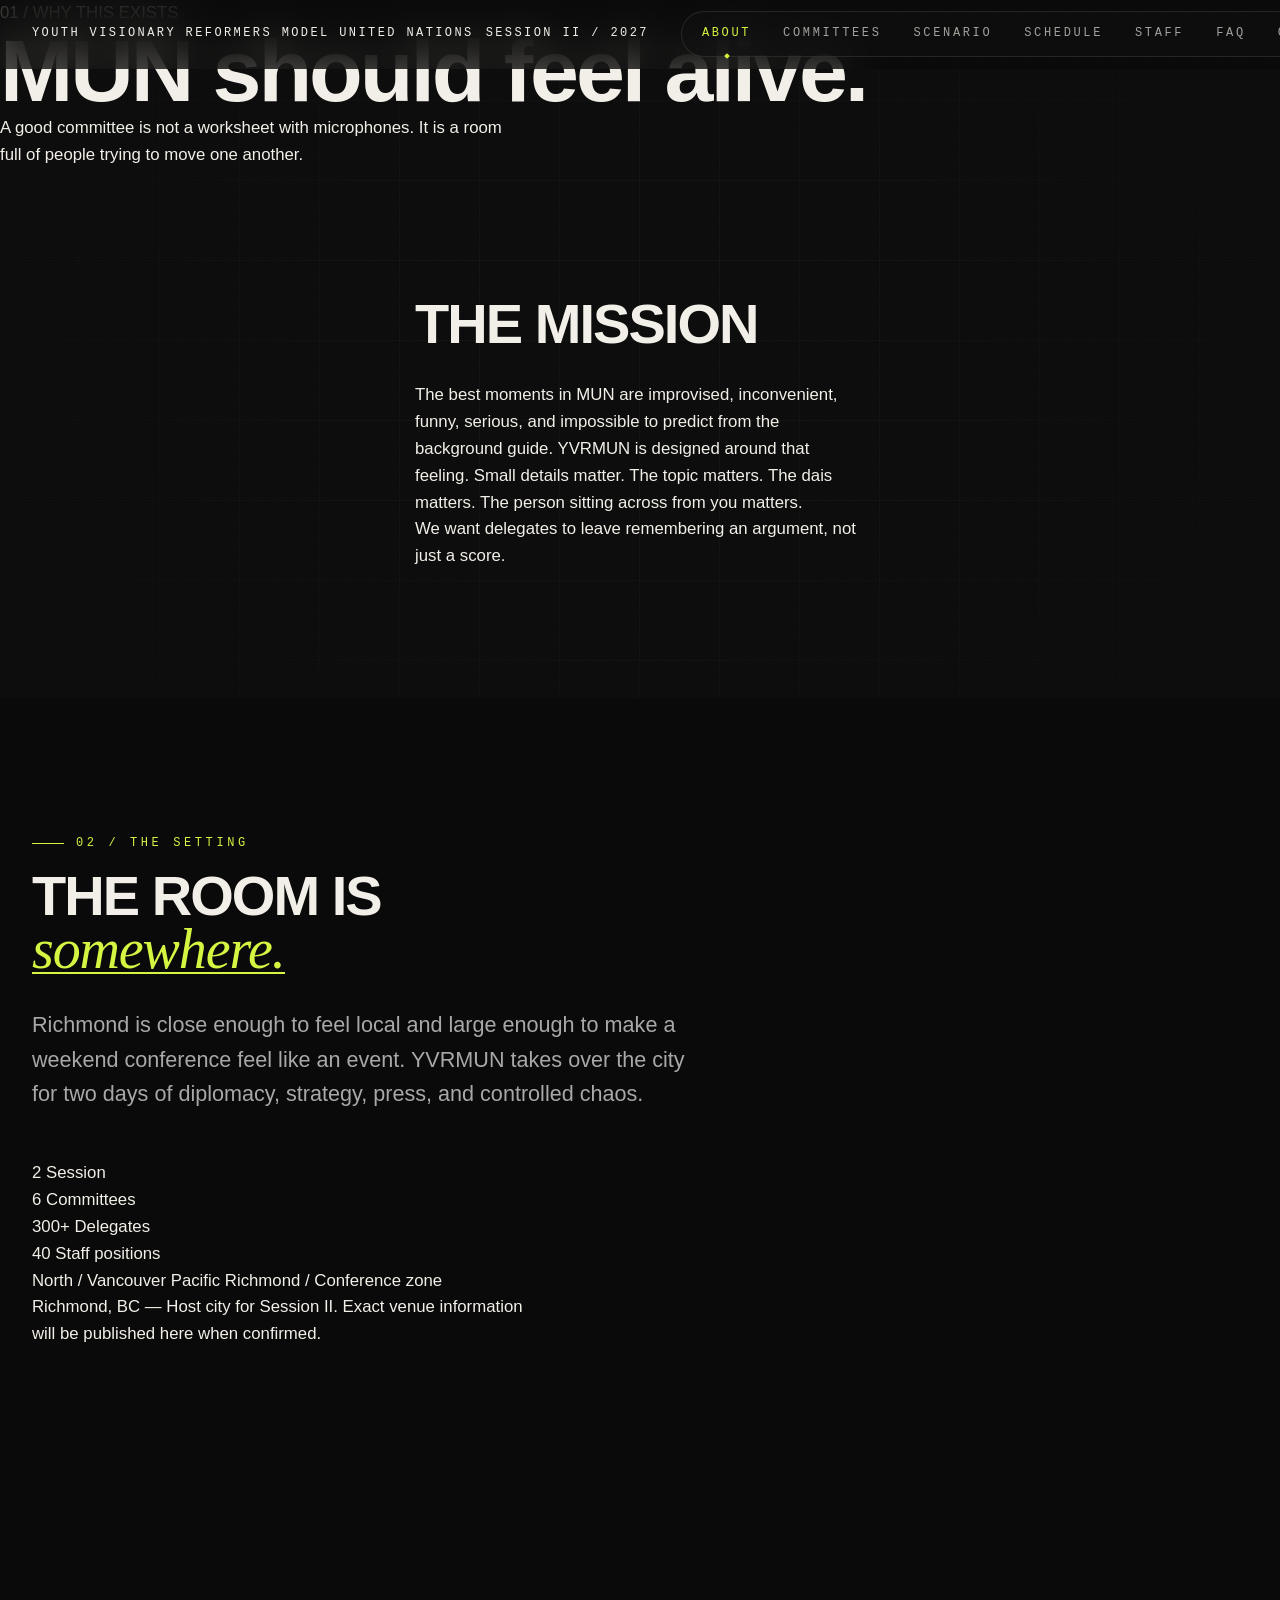
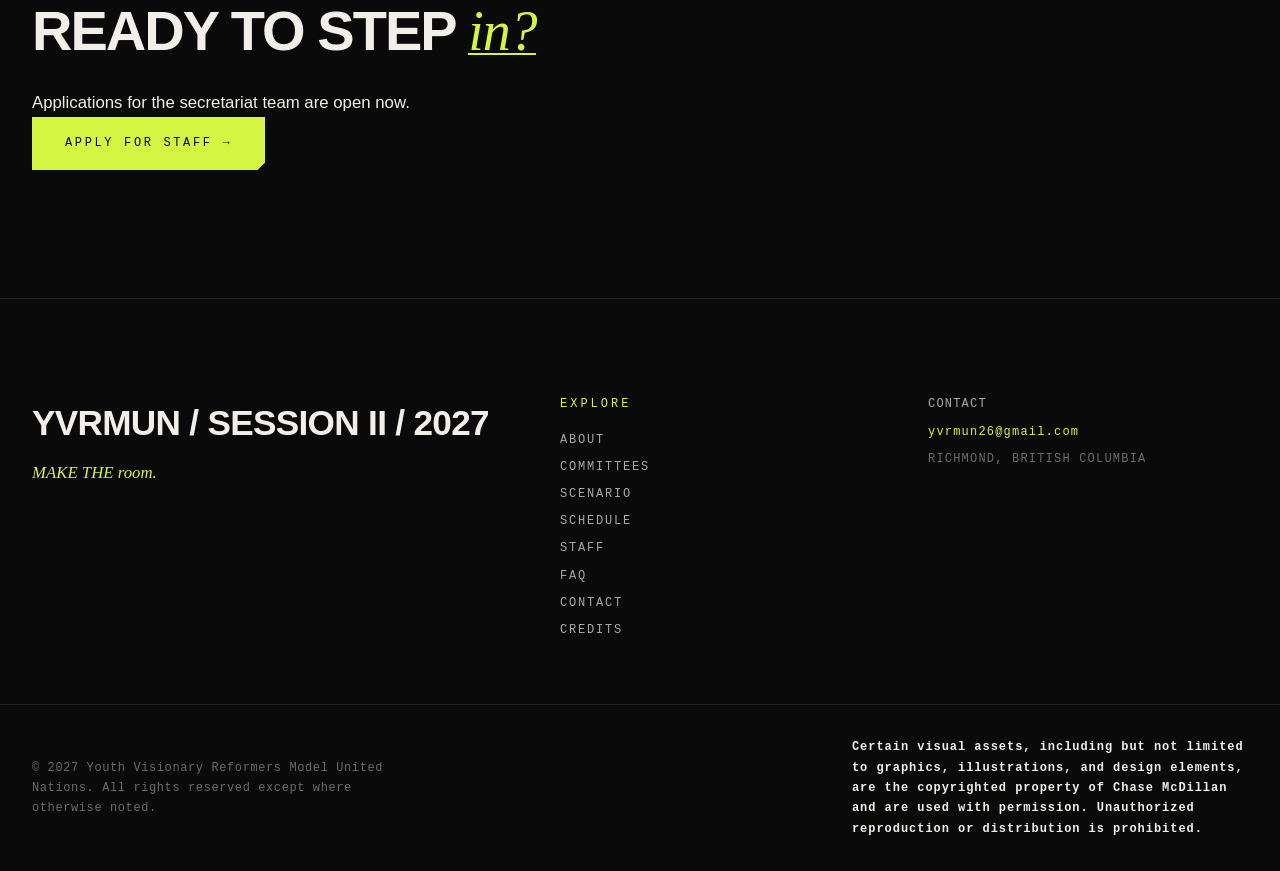
==== about.html @ 59fa33cf "Updated trademark" ====
<!DOCTYPE html>
<html lang="en">
<head>
  <meta charset="UTF-8" />
  <meta name="viewport" content="width=device-width, initial-scale=1.0" />
  <title>About — YVRMUN Session II / 2027</title>
  <meta name="description" content="Why YVRMUN exists, what makes it different, and where Session II takes place. A youth Model UN conference in Richmond, BC — April 2027." />
  <meta name="theme-color" content="#0a0a0a" />
  <link rel="stylesheet" href="/css/styles.css" />
  <link rel="stylesheet" href="/css/animations.css" />
</head>
<body>

  <header class="site-header" data-feature="header">
    <div class="site-header__inner">
      <a class="site-header__brand" href="/index.html" aria-label="YVRMUN home">
        <span class="site-header__org">Youth Visionary Reformers Model United Nations</span>
        <span class="site-header__session">Session II / 2027</span>
      </a>
      <nav class="site-header__nav" aria-label="Primary">
        <a href="/about.html" class="is-active">About</a>
        <a href="/committees.html">Committees</a>
        <a href="/scenario.html">Scenario</a>
        <a href="/schedule.html">Schedule</a>
        <a href="/staff.html">Staff</a>
        <a href="/faq.html">FAQ</a>
        <a href="/contact.html">Contact</a>
      </nav>
      <a class="site-header__cta" href="/staff.html">ENTER THE ROOM.</a>
      <button class="site-header__toggle" aria-label="Toggle navigation" aria-expanded="false">
        <span></span><span></span><span></span>
      </button>
    </div>
    <div class="scroll-progress" aria-hidden="true">
      <div class="scroll-progress__bar" data-scroll-progress></div>
    </div>
  </header>

  <main>

    <section class="page-hero" aria-labelledby="page-title">
      <div class="page-hero__inner">
        <p class="page-hero__kicker" data-reveal>01 / WHY THIS EXISTS</p>
        <h1 class="page-hero__title" id="page-title" data-split>
          MUN should feel <span class="page-hero__accent">alive.</span>
        </h1>
        <p class="page-hero__lede" data-reveal>
          A good committee is not a worksheet with microphones. It is a room
          full of people trying to move one another.
        </p>
      </div>
    </section>

    <section class="section" aria-labelledby="why-title">
      <div class="section__inner section__inner--prose">
        <h2 class="section__title section__title--left" id="why-title" data-reveal>The mission</h2>
        <p data-reveal>
          The best moments in MUN are improvised, inconvenient, funny,
          serious, and impossible to predict from the background guide.
          YVRMUN is designed around that feeling. Small details matter.
          The topic matters. The dais matters. The person sitting across
          from you matters.
        </p>
        <p data-reveal>
          We want delegates to leave remembering an argument, not just
          a score.
        </p>
      </div>
    </section>

    <section class="section section--dark" aria-labelledby="setting-title">
      <div class="section__inner">
        <p class="section__label" data-scramble>02 / THE SETTING</p>
        <h2 class="section__title" id="setting-title" data-reveal>
          The room is <span class="section__title-accent">somewhere.</span>
        </h2>
        <p class="section__body" data-reveal>
          Richmond is close enough to feel local and large enough to make
          a weekend conference feel like an event. YVRMUN takes over the
          city for two days of diplomacy, strategy, press, and controlled
          chaos.
        </p>

        <div class="setting-grid">
          <div class="setting-grid__stats">
            <div class="stat" data-count="2">
              <span class="stat__value">0</span>
              <span class="stat__label">Session</span>
            </div>
            <div class="stat" data-count="6">
              <span class="stat__value">0</span>
              <span class="stat__label">Committees</span>
            </div>
            <div class="stat" data-count="300" data-suffix="+">
              <span class="stat__value">0</span>
              <span class="stat__label">Delegates</span>
            </div>
            <div class="stat" data-count="40">
              <span class="stat__value">0</span>
              <span class="stat__label">Staff positions</span>
            </div>
          </div>

          <div class="location-map" aria-label="Location overview">
            <span class="location-map__north">North / Vancouver</span>
            <span class="location-map__pacific">Pacific</span>
            <span class="location-map__zone">Richmond / Conference zone</span>
          </div>
        </div>

        <p class="section__note" data-reveal>
          Richmond, BC — Host city for Session II.
          Exact venue information will be published here when confirmed.
        </p>
      </div>
    </section>

    <section class="section section--cta">
      <div class="section__inner section__inner--center">
        <h2 class="section__title" data-reveal>
          Ready to step <span class="section__title-accent">in?</span>
        </h2>
        <p data-reveal>Applications for the secretariat team are open now.</p>
        <a class="btn btn--primary" href="/staff.html" data-reveal>Apply for staff →</a>
      </div>
    </section>

  </main>

  <footer class="site-footer">
    <div class="site-footer__inner">
      <div class="site-footer__brand-block">
        <p class="site-footer__brand">YVRMUN / Session II / 2027</p>
        <p class="site-footer__tagline">MAKE THE room.</p>
      </div>
      <div class="site-footer__links-block">
        <p class="site-footer__heading">Explore</p>
        <ul class="site-footer__links">
          <li><a href="/about.html">About</a></li>
          <li><a href="/committees.html">Committees</a></li>
          <li><a href="/scenario.html">Scenario</a></li>
          <li><a href="/schedule.html">Schedule</a></li>
          <li><a href="/staff.html">Staff</a></li>
          <li><a href="/faq.html">FAQ</a></li>
          <li><a href="/contact.html">Contact</a></li>
          <li><a href="/credits.html">Credits</a></li>
        </ul>
      </div>
      <div class="site-footer__contact-block">
        <p class="site-footer__heading">Contact</p>
        <p><a href="mailto:yvrmun26@gmail.com">yvrmun26@gmail.com</a></p>
        <p class="site-footer__location">Richmond, British Columbia</p>
      </div>
    </div>
    <div class="site-footer__legal-block">
      <p class="site-footer__legal">
        © 2027 Youth Visionary Reformers Model United Nations. All rights reserved
        except where otherwise noted.
      </p>
      <p class="site-footer__legal site-footer__legal--assets">
        Certain visual assets, including but not limited to graphics,
        illustrations, and design elements, are the copyrighted property
        of Chase McDillan and are used with permission. Unauthorized
        reproduction or distribution is prohibited.
      </p>
    </div>
  </footer>

  <button class="back-to-top" aria-label="Back to top" data-back-to-top>
    <span aria-hidden="true">↑</span>
  </button>

  <script src="/js/config.js"></script>
  <script src="/js/main.js"></script>
  <script src="/js/animations.js"></script>
</body>
</html>
---- css/styles.css ----
/* ============================================================
   YVRMUN — Design System v3
   Dark editorial. Chartreuse. Custom cursor. Watermark footer.
   ============================================================ */

/* ---------- TOKENS ---------- */
:root {
  --ink: #0a0a0a;
  --ink-soft: #121212;
  --ink-elevated: #1a1a1a;
  --paper: #f2efe8;
  --accent: #d4f542;
  --accent-soft: #b8db2a;
  --live: #ff4530;
  --muted: #6b6b6b;
  --muted-dark: #a8a8a8;
  --line: rgba(242, 239, 232, 0.1);
  --line-bright: rgba(212, 245, 66, 0.35);
  --hair: rgba(242, 239, 232, 0.05);

  --font-sans: -apple-system, BlinkMacSystemFont, "Segoe UI", Roboto,
    "Helvetica Neue", Arial, sans-serif;
  --font-display: "Helvetica Neue", "Arial Narrow", Impact, sans-serif;
  --font-serif: "Times New Roman", Georgia, serif;
  --font-mono: ui-monospace, SFMono-Regular, Menlo, Monaco, Consolas,
    "Liberation Mono", "Courier New", monospace;

  --fs-xs: clamp(0.65rem, 0.6rem + 0.2vw, 0.75rem);
  --fs-sm: clamp(0.8rem, 0.75rem + 0.25vw, 0.9rem);
  --fs-base: clamp(0.95rem, 0.9rem + 0.25vw, 1.05rem);
  --fs-lg: clamp(1.1rem, 1rem + 0.6vw, 1.35rem);
  --fs-xl: clamp(1.5rem, 1.2rem + 1.4vw, 2.2rem);
  --fs-2xl: clamp(2rem, 1.5rem + 2.5vw, 3.5rem);
  --fs-3xl: clamp(2.75rem, 1.8rem + 4.75vw, 5.5rem);
  --fs-hero: clamp(4rem, 1.5rem + 12vw, 13rem);

  --space-1: 0.25rem;
  --space-2: 0.5rem;
  --space-3: 0.75rem;
  --space-4: 1rem;
  --space-5: 1.5rem;
  --space-6: 2rem;
  --space-8: 3rem;
  --space-10: 4rem;
  --space-12: 6rem;
  --space-16: 8rem;

  --max-w: 1440px;
  --max-w-narrow: 800px;
  --max-w-prose: 55ch;
  --header-h: 68px;

  --ease-out: cubic-bezier(0.22, 1, 0.36, 1);
  --ease-in-out: cubic-bezier(0.65, 0, 0.35, 1);
  --ease-spring: cubic-bezier(0.34, 1.56, 0.64, 1);
}

/* ---------- RESET ---------- */
*, *::before, *::after { box-sizing: border-box; }
* { margin: 0; padding: 0; }

html {
  scroll-behavior: smooth;
  scroll-padding-top: var(--header-h);
  -webkit-text-size-adjust: 100%;
}

body {
  font-family: var(--font-sans);
  font-size: var(--fs-base);
  line-height: 1.6;
  color: var(--paper);
  background: var(--ink);
  min-height: 100vh;
  overflow-x: hidden;
  -webkit-font-smoothing: antialiased;
  -moz-osx-font-smoothing: grayscale;
  cursor: none;
  position: relative;
}

body::before {
  content: "";
  position: fixed;
  inset: 0;
  z-index: 0;
  pointer-events: none;
  opacity: 0.6;
  background-image:
    repeating-linear-gradient(0deg, transparent 0, transparent 79px,
      var(--hair) 79px, var(--hair) 80px),
    repeating-linear-gradient(90deg, transparent 0, transparent 79px,
      var(--hair) 79px, var(--hair) 80px);
  mask-image: radial-gradient(ellipse at 50% 40%, black 20%, transparent 90%);
  -webkit-mask-image: radial-gradient(ellipse at 50% 40%, black 20%, transparent 90%);
}

body::after {
  content: "";
  position: fixed;
  inset: 0;
  z-index: 1;
  pointer-events: none;
  opacity: 0.035;
  background-image:
    repeating-radial-gradient(circle at 0 0, transparent 0,
      rgba(255, 255, 255, 0.8) 1px, transparent 2px);
  background-size: 3px 3px;
}

main, header, footer { position: relative; z-index: 2; }

@media (hover: none), (pointer: coarse) { body { cursor: auto; } }

img, svg, video { display: block; max-width: 100%; height: auto; }
button, input, textarea, select { font: inherit; color: inherit; }
button { background: none; border: none; cursor: none; }
a {
  color: inherit;
  text-decoration: none;
  cursor: none;
  transition: color 0.25s var(--ease-out);
}
ul, ol { list-style: none; }

@media (hover: none), (pointer: coarse) {
  button, a { cursor: pointer; }
}

::selection { background: var(--accent); color: var(--ink); }

:focus-visible {
  outline: 2px solid var(--accent);
  outline-offset: 4px;
}

::-webkit-scrollbar { width: 8px; height: 8px; }
::-webkit-scrollbar-track { background: var(--ink); }
::-webkit-scrollbar-thumb {
  background: rgba(212, 245, 66, 0.35);
  border-radius: 0;
}
::-webkit-scrollbar-thumb:hover { background: var(--accent); }

/* ---------- TYPE ---------- */
h1, h2, h3, h4, h5, h6 {
  font-family: var(--font-display);
  font-weight: 800;
  line-height: 0.95;
  letter-spacing: -0.035em;
}

h1 { font-size: var(--fs-3xl); }
h2 { font-size: var(--fs-2xl); }
h3 { font-size: var(--fs-xl); }
h4 { font-size: var(--fs-lg); }

p { max-width: var(--max-w-prose); }

.sr-only {
  position: absolute;
  width: 1px; height: 1px;
  padding: 0; margin: -1px;
  overflow: hidden;
  clip: rect(0, 0, 0, 0);
  white-space: nowrap;
  border: 0;
}

/* ---------- LAYOUT ---------- */
.section {
  padding: var(--space-16) 0;
  position: relative;
}

.section--dark { background: var(--ink); color: var(--paper); }

.section__inner {
  max-width: var(--max-w);
  margin: 0 auto;
  padding: 0 var(--space-6);
}

.section__inner--prose { max-width: var(--max-w-prose); }
.section__inner--narrow { max-width: var(--max-w-narrow); }

.section__label {
  display: inline-flex;
  align-items: center;
  gap: var(--space-3);
  font-family: var(--font-mono);
  font-size: var(--fs-xs);
  letter-spacing: 0.3em;
  text-transform: uppercase;
  color: var(--accent);
  margin-bottom: var(--space-4);
  font-weight: 500;
}

.section__label::before {
  content: "";
  display: block;
  width: 32px;
  height: 1px;
  background: var(--accent);
}

.section__title {
  font-size: var(--fs-2xl);
  margin-bottom: var(--space-6);
  max-width: 18ch;
  color: var(--paper);
  text-transform: uppercase;
}

.section__title-accent {
  font-family: var(--font-serif);
  font-style: italic;
  font-weight: 400;
  text-transform: lowercase;
  letter-spacing: -0.02em;
  color: var(--accent);
  position: relative;
  display: inline-block;
}

.section__title-accent::after {
  content: "";
  position: absolute;
  left: 0; right: 0;
  bottom: 0.05em;
  height: 2px;
  background: var(--accent);
  transform-origin: left center;
  transform: scaleX(0);
  transition: transform 1.1s var(--ease-out) 0.5s;
}

[data-reveal].is-visible .section__title-accent::after {
  transform: scaleX(1);
}

.section__body {
  font-size: var(--fs-lg);
  color: var(--muted-dark);
  max-width: var(--max-w-prose);
  margin-bottom: var(--space-8);
}

/* ---------- HEADER ---------- */
.site-header {
  position: fixed;
  top: 0; left: 0; right: 0;
  z-index: 100;
  background: rgba(10, 10, 10, 0.7);
  backdrop-filter: saturate(180%) blur(20px);
  -webkit-backdrop-filter: saturate(180%) blur(20px);
  border-bottom: 1px solid transparent;
  transition: border-color 0.3s var(--ease-out),
              background 0.3s var(--ease-out),
              transform 0.45s var(--ease-out);
}

.site-header.is-scrolled {
  border-bottom-color: var(--line);
  background: rgba(10, 10, 10, 0.92);
}

.site-header.is-hidden { transform: translateY(-100%); }

.site-header__inner {
  max-width: var(--max-w);
  margin: 0 auto;
  padding: 0 var(--space-6);
  height: var(--header-h);
  display: flex;
  align-items: center;
  gap: var(--space-6);
}

.site-header__brand {
  display: flex;
  align-items: center;
  gap: var(--space-3);
  font-family: var(--font-mono);
  font-size: var(--fs-xs);
  font-weight: 500;
  letter-spacing: 0.2em;
  text-transform: uppercase;
  flex-shrink: 0;
  color: var(--paper);
}

.site-header__brand:hover { color: var(--accent); }

.site-header__mark {
  display: grid;
  place-items: center;
  width: 24px;
  height: 24px;
  border: 1px solid var(--accent);
  transform: rotate(45deg);
  transition: transform 0.5s var(--ease-spring);
}

.site-header__brand:hover .site-header__mark,
.site-header.is-scrolled .site-header__mark {
  transform: rotate(225deg);
}

.site-header__mark span {
  transform: rotate(-45deg);
  font-family: var(--font-display);
  font-size: 11px;
  font-weight: 800;
  color: var(--accent);
  transition: transform 0.5s var(--ease-spring);
}

.site-header__brand:hover .site-header__mark span,
.site-header.is-scrolled .site-header__mark span {
  transform: rotate(-225deg);
}

/* Nav with sliding pill */
.site-header__nav {
  position: relative;
  display: flex;
  gap: 0;
  margin: 0 auto;
  font-family: var(--font-mono);
  font-size: var(--fs-xs);
  font-weight: 500;
  letter-spacing: 0.22em;
  text-transform: uppercase;
  padding: 4px;
  border: 1px solid var(--line);
  border-radius: 999px;
  background: rgba(18, 18, 18, 0.6);
}

.site-header__nav-pill {
  position: absolute;
  top: 4px;
  bottom: 4px;
  left: 0;
  width: 0;
  background: var(--accent);
  border-radius: 999px;
  pointer-events: none;
  opacity: 0;
  transition: transform 0.4s var(--ease-spring),
              width 0.4s var(--ease-spring),
              opacity 0.2s var(--ease-out);
}

.site-header__nav.is-hover .site-header__nav-pill { opacity: 1; }

.site-header__nav a {
  position: relative;
  padding: var(--space-2) var(--space-4);
  color: rgba(242, 239, 232, 0.65);
  transition: color 0.25s var(--ease-out);
  z-index: 1;
  border-radius: 999px;
}

.site-header__nav a:hover,
.site-header__nav a.is-active { color: var(--accent); }

.site-header__nav.is-hover a:hover { color: var(--ink); }

.site-header__nav a.is-active::after {
  content: "";
  position: absolute;
  bottom: -6px;
  left: 50%;
  width: 4px;
  height: 4px;
  background: var(--accent);
  transform: translateX(-50%) rotate(45deg);
}

.site-header__nav.is-hover a.is-active::after { opacity: 0; }

/* Apply CTA with live dot */
.site-header__cta {
  display: inline-flex;
  align-items: center;
  gap: var(--space-3);
  font-family: var(--font-mono);
  font-size: var(--fs-xs);
  font-weight: 500;
  letter-spacing: 0.22em;
  text-transform: uppercase;
  padding: var(--space-3) var(--space-5);
  background: transparent;
  color: var(--paper);
  border: 1px solid var(--paper);
  clip-path: polygon(0 0, 100% 0, 100% calc(100% - 6px), calc(100% - 6px) 100%, 0 100%);
  transition: background 0.25s var(--ease-out),
              color 0.25s var(--ease-out),
              border-color 0.25s var(--ease-out);
}

.site-header__cta:hover {
  background: var(--accent);
  color: var(--ink);
  border-color: var(--accent);
}

.site-header__cta::before {
  content: "";
  display: block;
  width: 6px;
  height: 6px;
  background: var(--live);
  border-radius: 50%;
  animation: live-pulse 1.8s ease-in-out infinite;
  flex-shrink: 0;
}

.site-header__cta:hover::before { background: var(--ink); }

@keyframes live-pulse {
  0%, 100% { opacity: 1; transform: scale(1); }
  50% { opacity: 0.4; transform: scale(0.7); }
}

.site-header__toggle {
  display: none;
  flex-direction: column;
  gap: 5px;
  padding: var(--space-2);
  margin-left: auto;
}

.site-header__toggle span {
  display: block;
  width: 24px;
  height: 1.5px;
  background: var(--paper);
  transition: transform 0.3s var(--ease-out), opacity 0.3s var(--ease-out);
}

.site-header__toggle[aria-expanded="true"] span:nth-child(1) {
  transform: translateY(6.5px) rotate(45deg);
}
.site-header__toggle[aria-expanded="true"] span:nth-child(2) { opacity: 0; }
.site-header__toggle[aria-expanded="true"] span:nth-child(3) {
  transform: translateY(-6.5px) rotate(-45deg);
}

/* ---------- SCROLL PROGRESS ---------- */
.scroll-progress {
  position: absolute;
  bottom: -1px;
  left: 0; right: 0;
  height: 1px;
  overflow: hidden;
}

.scroll-progress__bar {
  display: block;
  height: 100%;
  width: 0%;
  background: var(--accent);
  transition: width 0.1s linear;
}

/* ---------- BUTTONS ---------- */
.btn {
  display: inline-flex;
  align-items: center;
  gap: var(--space-3);
  padding: var(--space-4) var(--space-6);
  font-family: var(--font-mono);
  font-size: var(--fs-xs);
  font-weight: 500;
  letter-spacing: 0.22em;
  text-transform: uppercase;
  border: 1px solid transparent;
  cursor: none;
  position: relative;
  overflow: hidden;
  clip-path: polygon(0 0, 100% 0, 100% calc(100% - 8px), calc(100% - 8px) 100%, 0 100%);
  transition: color 0.3s var(--ease-out),
              border-color 0.3s var(--ease-out);
  z-index: 1;
}

@media (hover: none) { .btn { cursor: pointer; } }

.btn::before {
  content: "";
  position: absolute;
  inset: 0;
  background: currentColor;
  transform: translateY(100%);
  transition: transform 0.4s var(--ease-out);
  z-index: -1;
}

.btn:hover::before { transform: translateY(0); }

.btn--primary {
  background: var(--accent);
  color: var(--ink);
  border-color: var(--accent);
}

.btn--primary::before { background: var(--paper); }

.btn--ghost {
  background: transparent;
  color: var(--paper);
  border-color: var(--paper);
}

.btn--ghost::before { background: var(--accent); }
.btn--ghost:hover { color: var(--ink); border-color: var(--accent); }

/* ---------- CURSOR ---------- */
.cursor-dot,
.cursor-ring {
  position: fixed;
  top: 0; left: 0;
  pointer-events: none;
  z-index: 9999;
  border-radius: 50%;
}

.cursor-dot {
  width: 8px;
  height: 8px;
  background: var(--accent);
  transition: width 0.25s var(--ease-out),
              height 0.25s var(--ease-out);
  will-change: transform;
}

.cursor-ring {
  width: 34px;
  height: 34px;
  border: 1px solid var(--accent);
  opacity: 0.5;
  transition: width 0.3s var(--ease-out),
              height 0.3s var(--ease-out),
              opacity 0.3s var(--ease-out);
  will-change: transform;
}

.cursor-dot.is-hover { width: 6px; height: 6px; }
.cursor-ring.is-hover {
  width: 56px;
  height: 56px;
  opacity: 0.9;
}

.cursor-corners {
  position: fixed;
  top: 0; left: 0;
  width: 44px;
  height: 44px;
  pointer-events: none;
  z-index: 9998;
  transform: translate(-50%, -50%);
  opacity: 0;
  transition: opacity 0.3s var(--ease-out),
              width 0.35s var(--ease-spring),
              height 0.35s var(--ease-spring);
  will-change: transform;
}

.cursor-corners.is-hover {
  opacity: 1;
  width: 72px;
  height: 72px;
}

.cursor-corners span {
  position: absolute;
  width: 8px;
  height: 8px;
  border-color: var(--accent);
  border-style: solid;
  border-width: 0;
}

.cursor-corners span:nth-child(1) {
  top: 0; left: 0;
  border-top-width: 1px; border-left-width: 1px;
}
.cursor-corners span:nth-child(2) {
  top: 0; right: 0;
  border-top-width: 1px; border-right-width: 1px;
}
.cursor-corners span:nth-child(3) {
  bottom: 0; left: 0;
  border-bottom-width: 1px; border-left-width: 1px;
}
.cursor-corners span:nth-child(4) {
  bottom: 0; right: 0;
  border-bottom-width: 1px; border-right-width: 1px;
}

@media (hover: none), (pointer: coarse) {
  .cursor-dot, .cursor-ring, .cursor-corners { display: none; }
}

/* ---------- LOCKSCREEN ---------- */
.lockscreen {
  position: fixed;
  inset: 0;
  z-index: 1000;
  background: var(--accent);
  color: var(--ink);
  display: flex;
  flex-direction: column;
  padding: var(--space-8) var(--space-10);
  overflow: hidden;
}

body.has-lockscreen { overflow: hidden; }

.lockscreen__grid {
  position: absolute;
  inset: 0;
  pointer-events: none;
  opacity: 0.14;
  background-image:
    repeating-linear-gradient(0deg, transparent 0, transparent 79px,
      rgba(10,10,10,0.6) 79px, rgba(10,10,10,0.6) 80px),
    repeating-linear-gradient(90deg, transparent 0, transparent 79px,
      rgba(10,10,10,0.6) 79px, rgba(10,10,10,0.6) 80px);
  animation: grid-drift 40s linear infinite;
}

@keyframes grid-drift {
  0% { transform: translate(0, 0); }
  100% { transform: translate(80px, 80px); }
}

.lockscreen__inner {
  position: relative;
  flex: 1;
  display: grid;
  grid-template-columns: 1.4fr 1fr;
  gap: var(--space-10);
  align-items: center;
  max-width: 1400px;
  width: 100%;
  margin: 0 auto;
}

.lockscreen__left { display: flex; flex-direction: column; }

.lockscreen__top {
  display: flex;
  justify-content: space-between;
  align-items: baseline;
  font-family: var(--font-mono);
  font-size: var(--fs-xs);
  letter-spacing: 0.25em;
  text-transform: uppercase;
  font-weight: 500;
  margin-bottom: var(--space-10);
}

.lockscreen__title {
  font-family: var(--font-display);
  font-size: clamp(3.5rem, 11vw, 10rem);
  font-weight: 900;
  line-height: 0.82;
  letter-spacing: -0.055em;
  text-transform: uppercase;
  color: var(--ink);
  margin: 0 0 var(--space-8);
}

.lockscreen__title-line {
  display: block;
  overflow: hidden;
}

.lockscreen__lede {
  font-size: var(--fs-base);
  line-height: 1.6;
  color: var(--ink);
  max-width: 44ch;
  margin-bottom: var(--space-8);
}

.lockscreen__enter {
  display: inline-flex;
  align-items: center;
  gap: var(--space-3);
  padding: var(--space-5) var(--space-6);
  font-family: var(--font-mono);
  font-size: var(--fs-xs);
  font-weight: 500;
  letter-spacing: 0.25em;
  text-transform: uppercase;
  background: var(--ink);
  color: var(--accent);
  border: none;
  cursor: none;
  white-space: nowrap;
  align-self: flex-start;
  transform: skewX(-6deg);
  transition: transform 0.3s var(--ease-spring),
              background 0.25s var(--ease-out),
              color 0.25s var(--ease-out),
              box-shadow 0.3s var(--ease-out);
}

.lockscreen__enter > * { transform: skewX(6deg); display: inline-block; }

.lockscreen__enter:hover {
  transform: skewX(-6deg) translate(-2px, -2px);
  background: var(--paper);
  color: var(--ink);
  box-shadow: 6px 6px 0 var(--ink);
}

.lockscreen__enter .lockscreen__arrow {
  transition: transform 0.25s var(--ease-spring);
}

.lockscreen__enter:hover .lockscreen__arrow {
  transform: translate(3px, -3px);
}

.lockscreen__right {
  display: flex;
  flex-direction: column;
  gap: var(--space-6);
  padding-left: var(--space-8);
  border-left: 1px solid rgba(10,10,10,0.15);
}

.lockscreen__countdown-label {
  font-family: var(--font-mono);
  font-size: var(--fs-xs);
  letter-spacing: 0.3em;
  text-transform: uppercase;
  font-weight: 500;
  opacity: 0.7;
}

.lockscreen__countdown {
  display: grid;
  grid-template-columns: repeat(4, 1fr);
  gap: var(--space-4);
}

.lockscreen__countdown-cell {
  display: flex;
  flex-direction: column;
  gap: var(--space-1);
}

.lockscreen__countdown-value {
  font-family: var(--font-display);
  font-size: clamp(1.5rem, 3vw, 2.5rem);
  font-weight: 800;
  letter-spacing: -0.03em;
  font-variant-numeric: tabular-nums;
  line-height: 1;
}

.lockscreen__countdown-key {
  font-family: var(--font-mono);
  font-size: 0.65rem;
  letter-spacing: 0.25em;
  text-transform: uppercase;
  opacity: 0.6;
}

.lockscreen__stamp {
  font-family: var(--font-mono);
  font-size: var(--fs-xs);
  letter-spacing: 0.2em;
  text-transform: uppercase;
  opacity: 0.7;
  margin-top: auto;
  padding-top: var(--space-6);
  border-top: 1px solid rgba(10,10,10,0.15);
  line-height: 1.8;
}

/* ---------- HERO ---------- */
.hero {
  position: relative;
  padding: calc(var(--header-h) + var(--space-12)) 0 var(--space-16);
  min-height: 100vh;
  display: flex;
  flex-direction: column;
  justify-content: center;
  overflow: hidden;
}

.hero__art-bg {
  position: absolute;
  top: 50%;
  right: -8%;
  width: 60vw;
  max-width: 900px;
  aspect-ratio: 1 / 1;
  transform: translateY(-50%);
  z-index: 0;
  opacity: 0.85;
  pointer-events: none;
  transition: transform 0.9s cubic-bezier(0.16, 1, 0.3, 1);
  will-change: transform;
}

.hero__art-bg svg { width: 100%; height: 100%; overflow: visible; }

.art-circle {
  fill: none;
  stroke: rgba(242, 239, 232, 0.14);
  stroke-width: 0.5;
}

.art-circle--inner { stroke: rgba(242, 239, 232, 0.22); }

.art-diamond {
  fill: none;
  stroke: var(--accent);
  stroke-width: 1;
  stroke-dasharray: 1400;
  stroke-dashoffset: 1400;
  animation: draw-line 2.8s var(--ease-out) 0.8s forwards;
}

.art-diamond-dashed {
  fill: none;
  stroke: var(--accent);
  stroke-width: 0.75;
  stroke-dasharray: 2 3;
  opacity: 0;
  animation: fade-in 1s var(--ease-out) 2.4s forwards;
}

.art-label {
  font-family: var(--font-mono);
  font-size: 10px;
  letter-spacing: 0.4em;
  fill: var(--accent);
  text-transform: uppercase;
  opacity: 0;
  animation: fade-in 1s var(--ease-out) 2.8s forwards;
}

.art-dot {
  fill: var(--accent);
  opacity: 0;
  animation: fade-in 0.6s var(--ease-out) 3s forwards,
             dot-pulse 2.6s ease-in-out 3.4s infinite;
  transform-origin: center;
}

.art-orbit {
  fill: none;
  stroke: var(--accent);
  stroke-width: 0.75;
  stroke-dasharray: 3 6;
  transform-origin: 300px 300px;
  animation: orbit-spin 60s linear infinite;
  opacity: 0.6;
}

@keyframes orbit-spin { to { transform: rotate(360deg); } }
@keyframes draw-line { to { stroke-dashoffset: 0; } }
@keyframes fade-in { to { opacity: 1; } }
@keyframes dot-pulse {
  0%, 100% { r: 4; opacity: 1; }
  50% { r: 6; opacity: 0.6; }
}

.hero__inner {
  position: relative;
  z-index: 2;
  max-width: var(--max-w);
  margin: 0 auto;
  padding: 0 var(--space-6);
  width: 100%;
}

.hero__kicker {
  font-family: var(--font-mono);
  font-size: var(--fs-xs);
  letter-spacing: 0.3em;
  text-transform: uppercase;
  color: var(--accent);
  margin-bottom: var(--space-6);
  font-weight: 500;
}

.hero__title {
  font-family: var(--font-display);
  font-size: var(--fs-hero);
  font-weight: 900;
  line-height: 0.82;
  letter-spacing: -0.055em;
  text-transform: uppercase;
  color: var(--paper);
  margin: 0 0 var(--space-8);
  display: block;
  max-width: 12ch;
}

.hero__title-line {
  display: block;
  overflow: hidden;
  position: relative;
}

.hero__title-accent {
  font-family: var(--font-serif);
  font-style: italic;
  font-weight: 400;
  text-transform: lowercase;
  color: var(--accent);
  letter-spacing: -0.03em;
  position: relative;
  display: inline-block;
}

.hero__title-accent::after {
  content: "";
  position: absolute;
  left: 0; right: 0;
  bottom: 0.08em;
  height: 3px;
  background: var(--accent);
  transform-origin: left center;
  transform: scaleX(0);
  animation: hero-underline 1.3s var(--ease-out) 1.6s forwards;
}

@keyframes hero-underline { to { transform: scaleX(1); } }

.hero__grid {
  display: grid;
  grid-template-columns: 1fr 1fr;
  gap: var(--space-10);
  margin-top: var(--space-10);
  padding-top: var(--space-8);
  border-top: 1px solid var(--line);
  max-width: 900px;
}

.hero__col h3 {
  font-family: var(--font-mono);
  font-size: var(--fs-xs);
  letter-spacing: 0.3em;
  text-transform: uppercase;
  color: var(--accent);
  margin-bottom: var(--space-4);
  font-weight: 500;
}

.hero__col p {
  color: var(--muted-dark);
  font-size: var(--fs-sm);
  line-height: 1.65;
}

.hero__cta {
  display: flex;
  gap: var(--space-3);
  flex-wrap: wrap;
  margin-top: var(--space-8);
}

.hero__progress {
  position: absolute;
  bottom: var(--space-8);
  left: var(--space-6);
  right: var(--space-6);
  max-width: var(--max-w);
  margin: 0 auto;
  display: flex;
  align-items: center;
  gap: var(--space-4);
  font-family: var(--font-mono);
  font-size: var(--fs-xs);
  letter-spacing: 0.2em;
  text-transform: uppercase;
  color: var(--muted);
}

.hero__progress-bar {
  flex: 1;
  height: 1px;
  background: var(--line);
  position: relative;
  overflow: hidden;
}

.hero__progress-fill {
  position: absolute;
  inset: 0 100% 0 0;
  background: var(--accent);
  animation: progress-fill 3s var(--ease-out) 1s forwards;
}

@keyframes progress-fill {
  to { inset: 0 33.34% 0 0; }
}

/* ---------- MARQUEE ---------- */
.marquee {
  border-top: 1px solid var(--line);
  border-bottom: 1px solid var(--line);
  padding: var(--space-5) 0;
  overflow: hidden;
}

.marquee__track {
  display: flex;
  align-items: center;
  gap: var(--space-8);
  font-family: var(--font-mono);
  font-size: var(--fs-sm);
  font-weight: 500;
  letter-spacing: 0.28em;
  text-transform: uppercase;
  color: var(--muted-dark);
  animation: marquee-scroll 55s linear infinite;
  white-space: nowrap;
}

.marquee:hover .marquee__track { animation-play-state: paused; }
.marquee__track span { flex-shrink: 0; }

/* ---------- DASHBOARD ---------- */
.dashboard {
  display: grid;
  grid-template-columns: repeat(3, 1fr);
  gap: 1px;
  background: var(--line);
  border: 1px solid var(--line);
  margin-top: var(--space-8);
}

.dash-tile {
  position: relative;
  display: flex;
  flex-direction: column;
  gap: var(--space-3);
  padding: var(--space-8);
  background: var(--ink);
  overflow: hidden;
}

.dash-tile--wide {
  grid-column: span 2;
}

.dash-tile__label {
  font-family: var(--font-mono);
  font-size: var(--fs-xs);
  letter-spacing: 0.25em;
  text-transform: uppercase;
  color: var(--muted);
  font-weight: 500;
}

.dash-tile__value {
  font-family: var(--font-display);
  font-size: var(--fs-2xl);
  font-weight: 800;
  line-height: 1;
  letter-spacing: -0.04em;
  color: var(--accent);
  font-variant-numeric: tabular-nums;
}

.dash-tile__note {
  font-family: var(--font-mono);
  font-size: var(--fs-xs);
  letter-spacing: 0.15em;
  text-transform: uppercase;
  color: var(--muted-dark);
  margin-top: auto;
}

.dash-tile__tick {
  position: absolute;
  left: var(--space-8);
  bottom: var(--space-4);
  width: 0;
  height: 1px;
  background: var(--accent);
  animation: tick-grow 1.6s var(--ease-out) 0.4s forwards;
}

.dash-tile[data-count="2"] .dash-tile__tick { --w: 10%; }
.dash-tile[data-count="40"] .dash-tile__tick { --w: 40%; }
.dash-tile[data-count="300"] .dash-tile__tick { --w: 80%; }
.dash-tile[data-count="2005"] .dash-tile__tick { --w: 60%; }

@keyframes tick-grow { to { width: var(--w, 30%); } }

.dash-tile__dots {
  display: flex;
  gap: var(--space-2);
  margin-top: var(--space-3);
}

.dash-tile__dots span {
  display: block;
  width: 8px;
  height: 8px;
  background: var(--accent);
  transform: rotate(45deg);
}

.dash-tile__dots span.is-empty {
  background: transparent;
  border: 1px solid var(--line);
}

.dash-tile__sparkline {
  position: absolute;
  right: var(--space-6);
  bottom: var(--space-6);
  width: 200px;
  height: 40px;
  color: var(--accent);
  opacity: 0.6;
}

/* ---------- QUOTES TICKER ---------- */
.quotes {
  margin-top: var(--space-10);
  overflow: hidden;
  border-top: 1px solid var(--line);
  border-bottom: 1px solid var(--line);
}

.quotes__track {
  display: flex;
  gap: var(--space-5);
  padding: var(--space-8) 0;
  animation: quotes-scroll 80s linear infinite;
  width: max-content;
}

.quotes:hover .quotes__track { animation-play-state: paused; }

.quote {
  flex-shrink: 0;
  width: 400px;
  padding: var(--space-6);
  border-left: 2px solid var(--accent);
  background: var(--ink-soft);
}

.quote__body {
  font-family: var(--font-serif);
  font-size: var(--fs-lg);
  font-style: italic;
  line-height: 1.4;
  color: var(--paper);
  margin-bottom: var(--space-4);
  max-width: none;
}

.quote__cite {
  font-family: var(--font-mono);
  font-size: var(--fs-xs);
  letter-spacing: 0.2em;
  text-transform: uppercase;
  color: var(--accent);
  font-weight: 500;
}

@keyframes quotes-scroll {
  from { transform: translateX(0); }
  to { transform: translateX(-50%); }
}

/* ---------- ROOM SELECTOR ---------- */
.room-selector {
  display: grid;
  grid-template-columns: 1fr 1.4fr;
  gap: 1px;
  background: var(--line);
  border: 1px solid var(--line);
  margin-top: var(--space-8);
}

.room-list {
  display: flex;
  flex-direction: column;
  background: var(--ink);
}

.room-list__item {
  display: flex;
  align-items: center;
  gap: var(--space-5);
  padding: var(--space-5) var(--space-6);
  border-bottom: 1px solid var(--line);
  text-align: left;
  color: var(--muted-dark);
  font-family: var(--font-display);
  font-size: var(--fs-lg);
  font-weight: 700;
  text-transform: uppercase;
  letter-spacing: -0.015em;
  cursor: none;
  transition: background 0.25s var(--ease-out),
              color 0.25s var(--ease-out);
}

@media (hover: none) { .room-list__item { cursor: pointer; } }

.room-list__item:last-child { border-bottom: none; }

.room-list__item:hover {
  background: var(--ink-soft);
  color: var(--paper);
}

.room-list__item.is-active {
  background: var(--accent);
  color: var(--ink);
}

.room-list__num {
  font-family: var(--font-mono);
  font-size: var(--fs-xs);
  font-weight: 500;
  letter-spacing: 0.2em;
  opacity: 0.7;
}

.room-list__name { flex: 1; }

.room-preview {
  position: relative;
  padding: var(--space-10);
  background: var(--ink);
  display: flex;
  flex-direction: column;
  gap: var(--space-4);
}

.room-preview__code {
  font-family: var(--font-mono);
  font-size: var(--fs-xs);
  letter-spacing: 0.25em;
  text-transform: uppercase;
  color: var(--accent);
}

.room-preview__title {
  font-family: var(--font-display);
  font-size: var(--fs-2xl);
  font-weight: 800;
  text-transform: uppercase;
  letter-spacing: -0.03em;
  color: var(--paper);
}

.room-preview__desc {
  color: var(--muted-dark);
  font-size: var(--fs-base);
  line-height: 1.7;
  max-width: 44ch;
}

.room-preview__cta {
  display: inline-flex;
  align-items: center;
  gap: var(--space-2);
  font-family: var(--font-mono);
  font-size: var(--fs-xs);
  letter-spacing: 0.25em;
  text-transform: uppercase;
  color: var(--accent);
  font-weight: 500;
  margin-top: auto;
  align-self: flex-start;
  transition: gap 0.25s var(--ease-out);
}

.room-preview__cta:hover { gap: var(--space-4); }

.room-preview__diagram {
  position: absolute;
  right: var(--space-8);
  bottom: var(--space-8);
  width: 160px;
  height: 160px;
  color: var(--accent);
  opacity: 0.7;
}

/* ---------- STAFF CTA ---------- */
.staff-cta {
  display: grid;
  grid-template-columns: 1fr 1.3fr;
  gap: var(--space-10);
  margin-top: var(--space-8);
  align-items: start;
}

.staff-cta__number {
  font-family: var(--font-display);
  font-size: clamp(4rem, 10vw, 8rem);
  font-weight: 900;
  line-height: 0.9;
  letter-spacing: -0.05em;
  color: var(--accent);
  font-variant-numeric: tabular-nums;
}

.staff-cta__number-label {
  font-family: var(--font-mono);
  font-size: var(--fs-xs);
  letter-spacing: 0.3em;
  text-transform: uppercase;
  color: var(--muted);
  margin-top: var(--space-3);
}

.staff-cta__sub {
  color: var(--muted-dark);
  font-size: var(--fs-sm);
  line-height: 1.7;
  margin-top: var(--space-6);
  max-width: 36ch;
}

.staff-cta__btn { margin-top: var(--space-6); }

.staff-roles {
  display: flex;
  flex-direction: column;
  gap: 1px;
  background: var(--line);
  border: 1px solid var(--line);
}

.staff-role {
  display: grid;
  grid-template-columns: 60px 1fr 1.4fr;
  gap: var(--space-5);
  align-items: center;
  padding: var(--space-5) var(--space-6);
  background: var(--ink);
  text-align: left;
  color: var(--paper);
  cursor: none;
  transition: background 0.25s var(--ease-out), color 0.25s var(--ease-out);
}

@media (hover: none) { .staff-role { cursor: pointer; } }

.staff-role:hover {
  background: var(--accent);
  color: var(--ink);
}

.staff-role__num {
  font-family: var(--font-mono);
  font-size: var(--fs-xs);
  letter-spacing: 0.2em;
  color: var(--accent);
  font-weight: 500;
}

.staff-role:hover .staff-role__num { color: var(--ink); }

.staff-role__name {
  font-family: var(--font-display);
  font-size: var(--fs-lg);
  font-weight: 800;
  text-transform: uppercase;
  letter-spacing: -0.015em;
}

.staff-role__desc {
  font-family: var(--font-mono);
  font-size: var(--fs-xs);
  letter-spacing: 0.1em;
  color: var(--muted-dark);
  text-align: right;
}

.staff-role:hover .staff-role__desc { color: var(--ink); }

/* ---------- PULL QUOTE ---------- */
.pull-quote-section {
  padding: var(--space-16) 0;
  background: var(--ink);
  border-top: 1px solid var(--line);
  border-bottom: 1px solid var(--line);
}

.pull-quote {
  max-width: 1000px;
  margin: 0 auto;
  padding: 0 var(--space-6);
}

.pull-quote p {
  font-family: var(--font-display);
  font-size: var(--fs-2xl);
  line-height: 1.05;
  font-weight: 700;
  letter-spacing: -0.03em;
  margin: 0 0 var(--space-6);
  max-width: 22ch;
  color: var(--paper);
  text-transform: uppercase;
}

.pull-quote__accent {
  font-family: var(--font-serif);
  font-style: italic;
  font-weight: 400;
  text-transform: lowercase;
  color: var(--accent);
  letter-spacing: -0.02em;
}

.pull-quote cite {
  font-family: var(--font-mono);
  font-size: var(--fs-xs);
  letter-spacing: 0.25em;
  text-transform: uppercase;
  color: var(--accent);
  font-style: normal;
  font-weight: 500;
}

/* ---------- BACK TO TOP ---------- */
.back-to-top {
  position: fixed;
  bottom: var(--space-6);
  right: var(--space-6);
  width: 44px;
  height: 44px;
  background: var(--accent);
  color: var(--ink);
  display: grid;
  place-items: center;
  font-size: var(--fs-base);
  z-index: 50;
  opacity: 0;
  transform: translateY(20px);
  pointer-events: none;
  transition: opacity 0.3s var(--ease-out),
              transform 0.3s var(--ease-out),
              background 0.2s var(--ease-out);
  cursor: none;
}

@media (hover: none) { .back-to-top { cursor: pointer; } }

.back-to-top.is-visible {
  opacity: 1;
  transform: translateY(0);
  pointer-events: auto;
}

.back-to-top:hover {
  background: var(--paper);
  transform: translateY(-3px);
}

/* ---------- FOOTER ---------- */
.site-footer {
  position: relative;
  background: var(--ink);
  color: var(--paper);
  padding: var(--space-12) 0 var(--space-6);
  border-top: 1px solid var(--line);
  overflow: hidden;
}

.site-footer__watermark {
  position: absolute;
  left: -2%;
  bottom: -18%;
  font-family: var(--font-display);
  font-size: clamp(8rem, 24vw, 24rem);
  font-weight: 900;
  letter-spacing: -0.06em;
  color: var(--paper);
  opacity: 0.025;
  line-height: 0.8;
  pointer-events: none;
  user-select: none;
  white-space: nowrap;
}

.site-footer__inner {
  position: relative;
  z-index: 1;
  max-width: var(--max-w);
  margin: 0 auto;
  padding: 0 var(--space-6);
  display: grid;
  grid-template-columns: 1.5fr 1fr 1fr;
  gap: var(--space-8);
}

.site-footer__brand {
  font-family: var(--font-display);
  font-size: var(--fs-xl);
  font-weight: 800;
  letter-spacing: -0.02em;
  text-transform: uppercase;
  margin-bottom: var(--space-2);
}

.site-footer__tagline {
  font-family: var(--font-serif);
  font-style: italic;
  color: var(--accent);
  font-size: var(--fs-base);
}

.site-footer__heading {
  font-family: var(--font-mono);
  font-size: var(--fs-xs);
  letter-spacing: 0.25em;
  text-transform: uppercase;
  color: var(--accent);
  margin-bottom: var(--space-4);
  font-weight: 500;
}

.site-footer__links {
  display: flex;
  flex-direction: column;
  gap: var(--space-2);
  font-family: var(--font-mono);
  font-size: var(--fs-xs);
  letter-spacing: 0.15em;
  text-transform: uppercase;
}

.site-footer__links a { color: var(--muted-dark); }
.site-footer__links a:hover { color: var(--accent); }

.site-footer__contact-block p {
  font-family: var(--font-mono);
  font-size: var(--fs-xs);
  letter-spacing: 0.1em;
  color: var(--muted-dark);
  margin-bottom: var(--space-2);
}

.site-footer__contact-block a { color: var(--accent); }
.site-footer__contact-block a:hover { color: var(--paper); }

.site-footer__location {
  text-transform: uppercase;
  color: var(--muted) !important;
}

.site-footer__clock {
  text-transform: uppercase;
  color: var(--muted) !important;
  letter-spacing: 0.2em;
}

.site-footer__legal-block {
  position: relative;
  z-index: 1;
  max-width: var(--max-w);
  margin: var(--space-10) auto 0;
  padding: var(--space-6) var(--space-6) 0;
  border-top: 1px solid var(--line);
  display: flex;
  flex-wrap: wrap;
  justify-content: space-between;
  align-items: center;
  gap: var(--space-4);
}

.site-footer__legal {
  font-family: var(--font-mono);
  font-size: var(--fs-xs);
  letter-spacing: 0.05em;
  color: var(--muted);
  line-height: 1.7;
  margin: 0;
}

.site-footer__legal--assets {
  color: var(--paper);
  font-weight: 600;
  letter-spacing: 0.08em;
}

.site-footer__legal--assets strong {
  color: var(--accent);
  font-weight: 700;
  letter-spacing: 0.1em;
}

/* ---------- RESPONSIVE ---------- */
@media (max-width: 1024px) {
  .dashboard { grid-template-columns: repeat(2, 1fr); }
  .dash-tile--wide { grid-column: span 2; }
  .room-selector { grid-template-columns: 1fr; }
  .staff-cta { grid-template-columns: 1fr; }
  .lockscreen__inner { grid-template-columns: 1fr; }
  .lockscreen__right { padding-left: 0; padding-top: var(--space-8); border-left: none; border-top: 1px solid rgba(10,10,10,0.15); }
  .hero__art-bg { opacity: 0.4; right: -20%; }
  .site-footer__inner { grid-template-columns: 1fr 1fr; }
}

@media (max-width: 720px) {
  :root { --header-h: 56px; }

  .site-header__nav {
    position: fixed;
    top: var(--header-h);
    left: 0; right: 0;
    flex-direction: column;
    gap: 0;
    padding: var(--space-6);
    background: var(--ink);
    border-bottom: 1px solid var(--line);
    margin: 0;
    transform: translateY(-100%);
    opacity: 0;
    pointer-events: none;
    transition: transform 0.35s var(--ease-out), opacity 0.3s var(--ease-out);
    height: calc(100vh - var(--header-h));
    overflow-y: auto;
    border-radius: 0;
    border-left: none;
    border-right: none;
    border-top: none;
    letter-spacing: 0;
  }

  .site-header__nav.is-open {
    transform: translateY(0);
    opacity: 1;
    pointer-events: auto;
  }

  .site-header__nav-pill { display: none; }

  .site-header__nav a {
    padding: var(--space-5) 0;
    border-bottom: 1px solid var(--line);
    font-size: var(--fs-lg);
    font-family: var(--font-display);
    font-weight: 700;
    text-transform: uppercase;
    letter-spacing: 0;
    color: var(--paper);
    border-radius: 0;
  }

  .site-header__nav a.is-active { color: var(--accent); }
  .site-header__nav a.is-active::after { display: none; }
  .site-header__nav a:last-child { border-bottom: none; }

  .site-header__cta { display: none; }
  .site-header__toggle { display: flex; }

  .section { padding: var(--space-12) 0; }

  .lockscreen { padding: var(--space-5); }
  .lockscreen__title { font-size: clamp(3rem, 16vw, 6rem); }
  .lockscreen__countdown-value { font-size: 1.5rem; }

  .hero { padding-top: calc(var(--header-h) + var(--space-8)); }
  .hero__grid { grid-template-columns: 1fr; gap: var(--space-6); }
  .hero__progress { position: static; margin-top: var(--space-10); padding: 0 var(--space-6); }

  .dashboard { grid-template-columns: 1fr; }
  .dash-tile--wide { grid-column: span 1; }
  .dash-tile__sparkline { display: none; }

  .quote { width: 280px; }

  .room-list__item { font-size: var(--fs-base); }

  .staff-role { grid-template-columns: 40px 1fr; }
  .staff-role__desc { grid-column: 1 / -1; text-align: left; }

  .pull-quote p { font-size: var(--fs-xl); }

  .site-footer__inner { grid-template-columns: 1fr; }
}
---- css/animations.css ----
/* ============================================================
   YVRMUN — Motion
   Reveals, splits, marquee, cursor physics, timeline, parallax.
   ============================================================ */

@media (prefers-reduced-motion: reduce) {
  *, *::before, *::after {
    animation-duration: 0.01ms !important;
    animation-iteration-count: 1 !important;
    transition-duration: 0.01ms !important;
    scroll-behavior: auto !important;
  }
}

/* ---------- SCROLL REVEAL ---------- */
[data-reveal] {
  opacity: 0;
  transform: translateY(20px);
  transition: opacity 0.7s var(--ease-out),
              transform 0.7s var(--ease-out);
  will-change: opacity, transform;
}

[data-reveal].is-visible {
  opacity: 1;
  transform: translateY(0);
}

[data-reveal][data-delay="1"] { transition-delay: 0.1s; }
[data-reveal][data-delay="2"] { transition-delay: 0.2s; }
[data-reveal][data-delay="3"] { transition-delay: 0.3s; }
[data-reveal][data-delay="4"] { transition-delay: 0.4s; }

/* ---------- WORD SPLIT ---------- */
.split-word {
  display: inline-block;
  overflow: hidden;
  vertical-align: top;
  line-height: 1;
}

.split-word__inner {
  display: inline-block;
  transform: translateY(105%);
  opacity: 0;
  animation: split-rise 1s var(--ease-out) forwards;
}

@keyframes split-rise {
  to { transform: translateY(0); opacity: 1; }
}

/* ---------- LOCKSCREEN ENTRANCE ---------- */
[data-lock-reveal] {
  opacity: 0;
  transform: translateY(12px);
  animation: lock-fade 0.9s var(--ease-out) forwards;
}

[data-lock-reveal]:nth-child(1) { animation-delay: 0.1s; }
[data-lock-reveal]:nth-child(2) { animation-delay: 0.3s; }
[data-lock-reveal]:nth-child(3) { animation-delay: 0.5s; }
[data-lock-reveal]:nth-child(4) { animation-delay: 0.7s; }
[data-lock-reveal]:nth-child(5) { animation-delay: 0.9s; }

@keyframes lock-fade {
  to { opacity: 1; transform: translateY(0); }
}

.lockscreen.is-exiting {
  animation: lock-exit 0.75s var(--ease-in-out) forwards;
  pointer-events: none;
}

@keyframes lock-exit {
  0%   { opacity: 1; filter: blur(0); transform: scale(1); }
  100% { opacity: 0; filter: blur(16px); transform: scale(1.06); }
}

/* ---------- MARQUEE ---------- */
@keyframes marquee-scroll {
  from { transform: translateX(0); }
  to   { transform: translateX(-50%); }
}

/* ---------- STAT COUNT PULSE ---------- */
.stat.is-counting .stat__value,
.dash-tile.is-counting .dash-tile__value,
.staff-cta.is-counting .staff-cta__number {
  animation: stat-pulse 0.4s var(--ease-out);
}

@keyframes stat-pulse {
  0%   { transform: scale(1); }
  50%  { transform: scale(1.06); }
  100% { transform: scale(1); }
}

/* ---------- REDUCED MOTION ---------- */
@media (prefers-reduced-motion: reduce) {
  [data-reveal], [data-lock-reveal] {
    opacity: 1; transform: none; animation: none;
  }
  .split-word__inner {
    transform: none; opacity: 1; animation: none;
  }
  .cursor-dot, .cursor-ring, .cursor-corners { display: none; }
  body, a, button { cursor: auto; }
  .lockscreen__grid { animation: none; }
  .art-orbit { animation: none; }
}
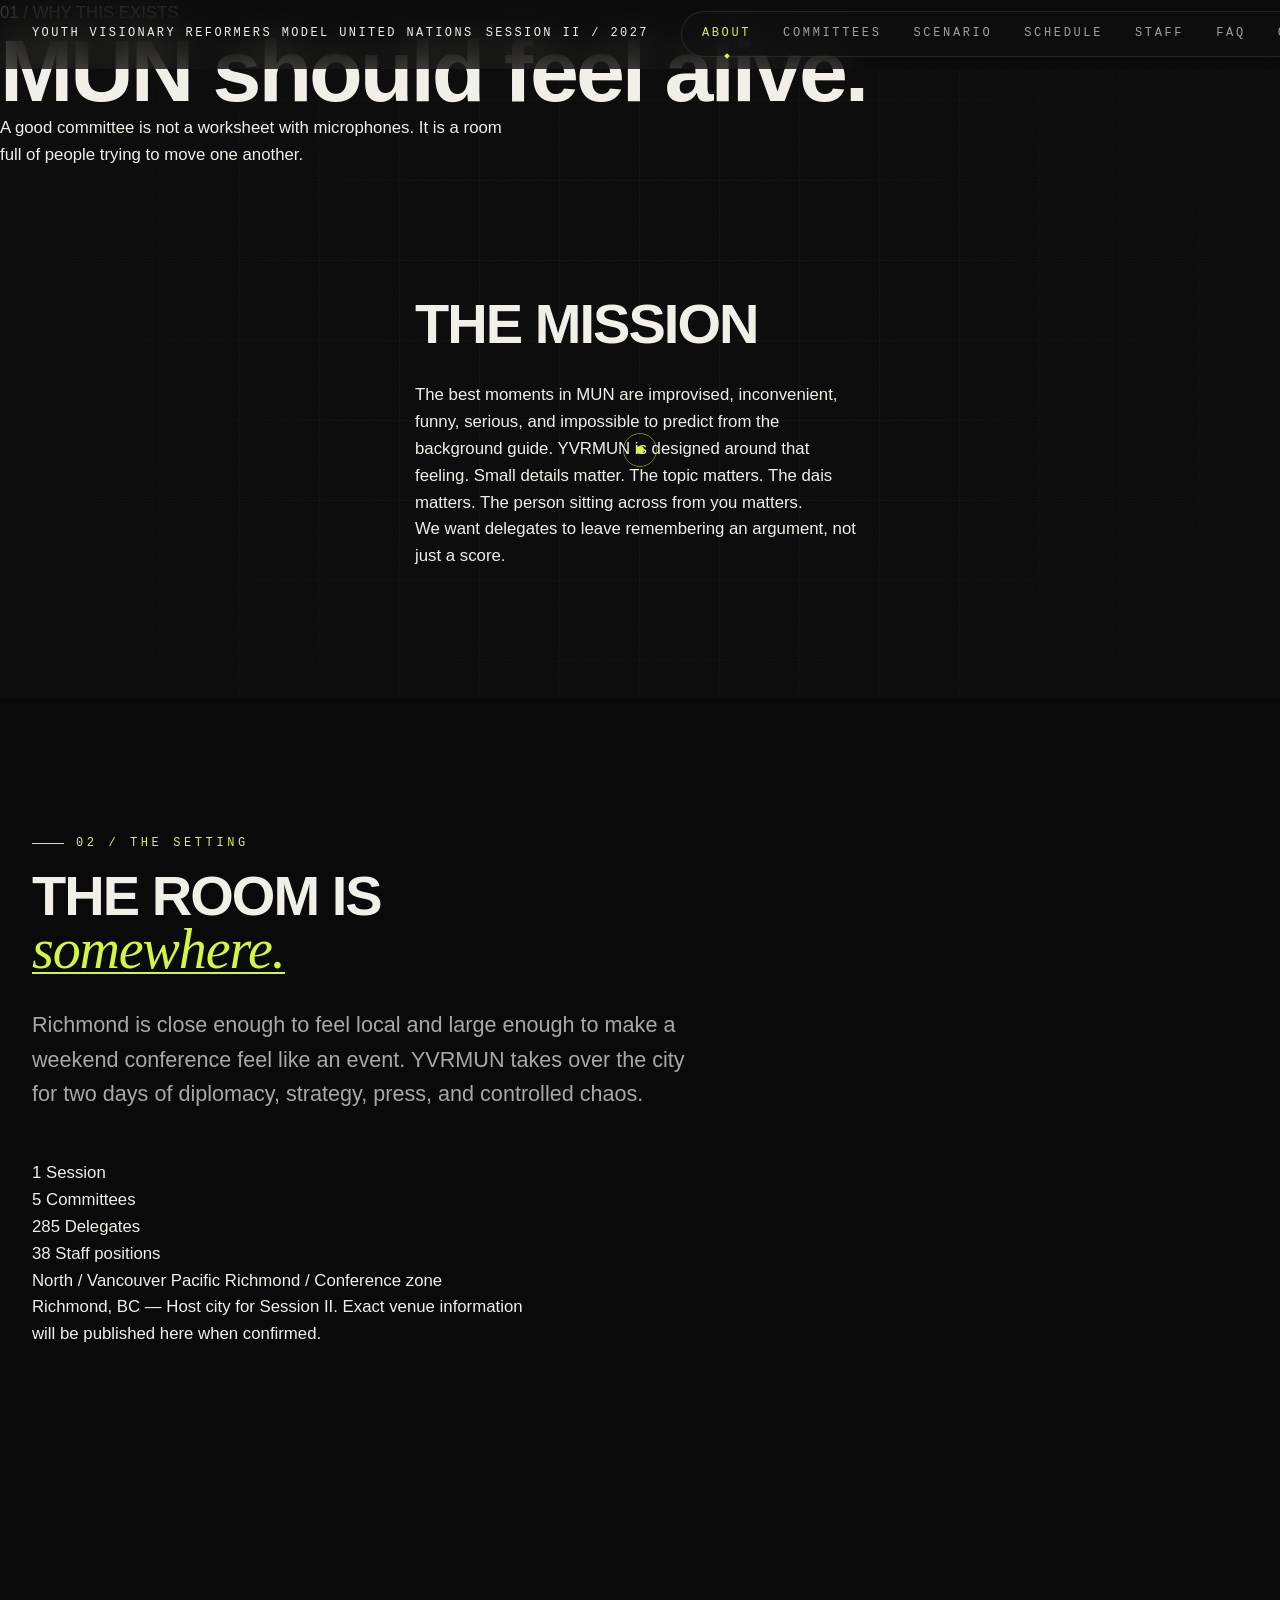
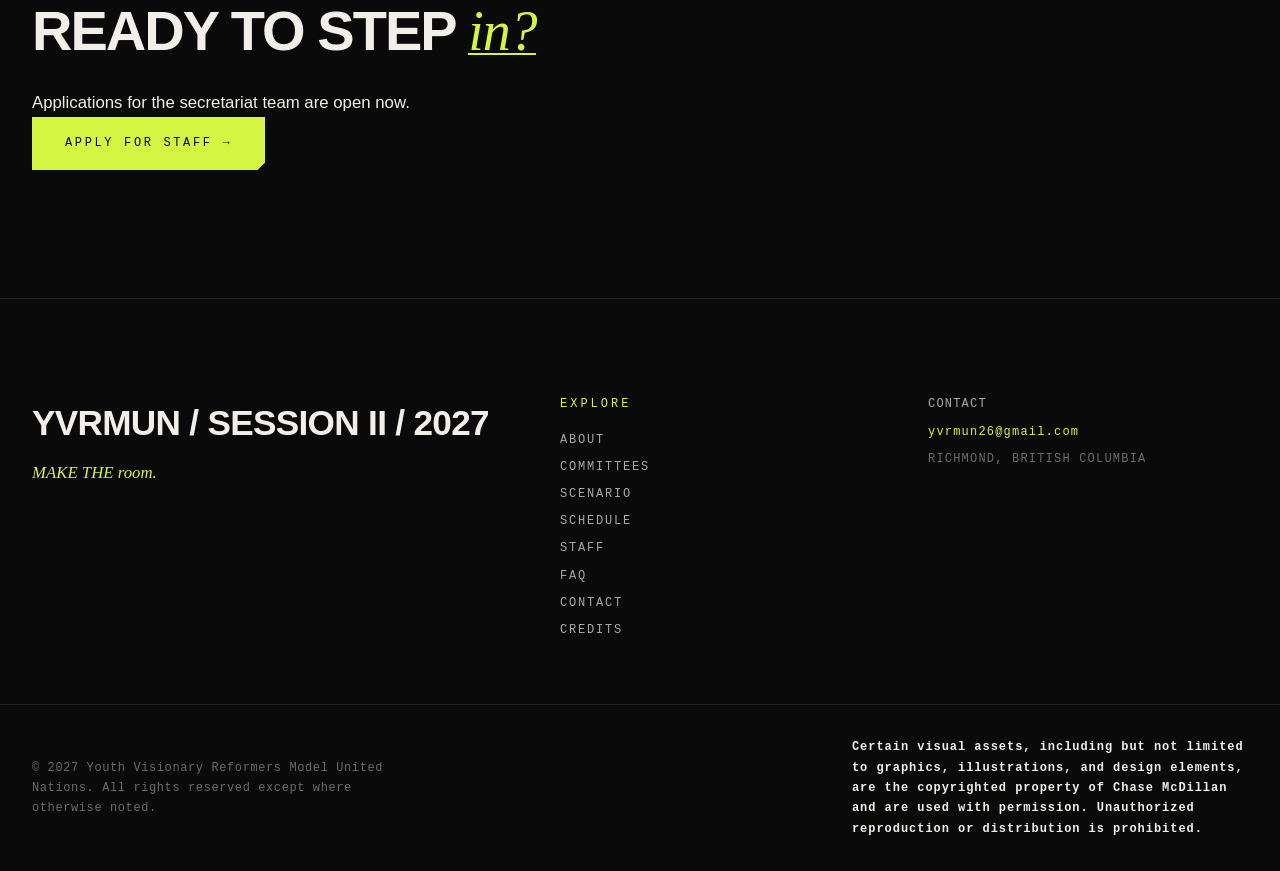
==== commit c27a307a: "Add cursor elements to all inner pages" ====
--- a/about.html
+++ b/about.html
@@ -173,5 +173,11 @@
   <script src="/js/config.js"></script>
   <script src="/js/main.js"></script>
   <script src="/js/animations.js"></script>
+  <div class="cursor-dot" aria-hidden="true"></div>
+  <div class="cursor-ring" aria-hidden="true"></div>
+  <div class="cursor-corners" aria-hidden="true">
+    <span></span><span></span><span></span><span></span>
+  </div>
+
 </body>
 </html>
--- a/css/styles.css
+++ b/css/styles.css
@@ -1698,4 +1698,133 @@
   .pull-quote p { font-size: var(--fs-xl); }
 
   .site-footer__inner { grid-template-columns: 1fr; }
-}+}
+/* ---------- TIMELINE ---------- */
+.timeline-wrap {
+  position: relative;
+  margin-top: var(--space-8);
+}
+
+.timeline__progress {
+  position: absolute;
+  left: 148px;
+  top: 0;
+  bottom: 0;
+  width: 1px;
+  background: var(--line);
+  pointer-events: none;
+}
+
+.timeline__progress-line {
+  display: block;
+  width: 100%;
+  height: 0%;
+  background: var(--accent);
+  transition: height 0.15s linear;
+}
+
+.timeline {
+  display: flex;
+  flex-direction: column;
+  gap: var(--space-8);
+}
+
+.timeline__item {
+  display: grid;
+  grid-template-columns: 128px 1fr;
+  gap: var(--space-6);
+  align-items: start;
+  position: relative;
+  padding-left: 24px;
+}
+
+.timeline__item::before {
+  content: "";
+  position: absolute;
+  left: 8px;
+  top: 8px;
+  width: 8px;
+  height: 8px;
+  background: var(--accent);
+  border-radius: 50%;
+}
+
+.timeline__time {
+  font-family: var(--font-mono);
+  font-size: var(--fs-sm);
+  font-weight: 500;
+  letter-spacing: 0.1em;
+  color: var(--accent);
+  padding-top: 4px;
+  white-space: nowrap;
+}
+
+.timeline__content h3,
+.timeline__title {
+  font-family: var(--font-display);
+  font-size: var(--fs-lg);
+  font-weight: 800;
+  letter-spacing: -0.015em;
+  margin-bottom: var(--space-2);
+  text-transform: uppercase;
+  color: var(--paper);
+  line-height: 1.1;
+}
+
+.timeline__desc {
+  color: var(--muted-dark);
+  line-height: 1.6;
+  font-size: var(--fs-sm);
+}
+
+/* Break rows — quieter, muted */
+.timeline__item--break .timeline__title {
+  font-size: var(--fs-xs);
+  letter-spacing: 0.2em;
+  color: var(--muted);
+  font-family: var(--font-mono);
+  font-weight: 500;
+  text-transform: uppercase;
+}
+
+.timeline__item--break::before {
+  background: var(--muted);
+}
+
+.timeline__item--break .timeline__desc {
+  display: none;
+}
+
+@media (max-width: 720px) {
+  .timeline__progress { left: 4px; }
+  .timeline__item {
+    grid-template-columns: 1fr;
+    gap: var(--space-2);
+    padding-left: 24px;
+  }
+  .timeline__time { font-size: var(--fs-xs); }
+}
+/* Cursor on lock screen — swap to ink for contrast on chartreuse */
+body.has-lockscreen .cursor-dot {
+  background: var(--ink);
+}
+
+body.has-lockscreen .cursor-ring {
+  border-color: var(--ink);
+}
+
+body.has-lockscreen .cursor-corners span {
+  border-color: var(--ink);
+}
+/* Cursor on lock screen — swap to ink for contrast on chartreuse */
+body.has-lockscreen .cursor-dot {
+  background: var(--ink);
+}
+
+body.has-lockscreen .cursor-ring {
+  border-color: var(--ink);
+}
+
+body.has-lockscreen .cursor-corners span {
+  border-color: var(--ink);
+}
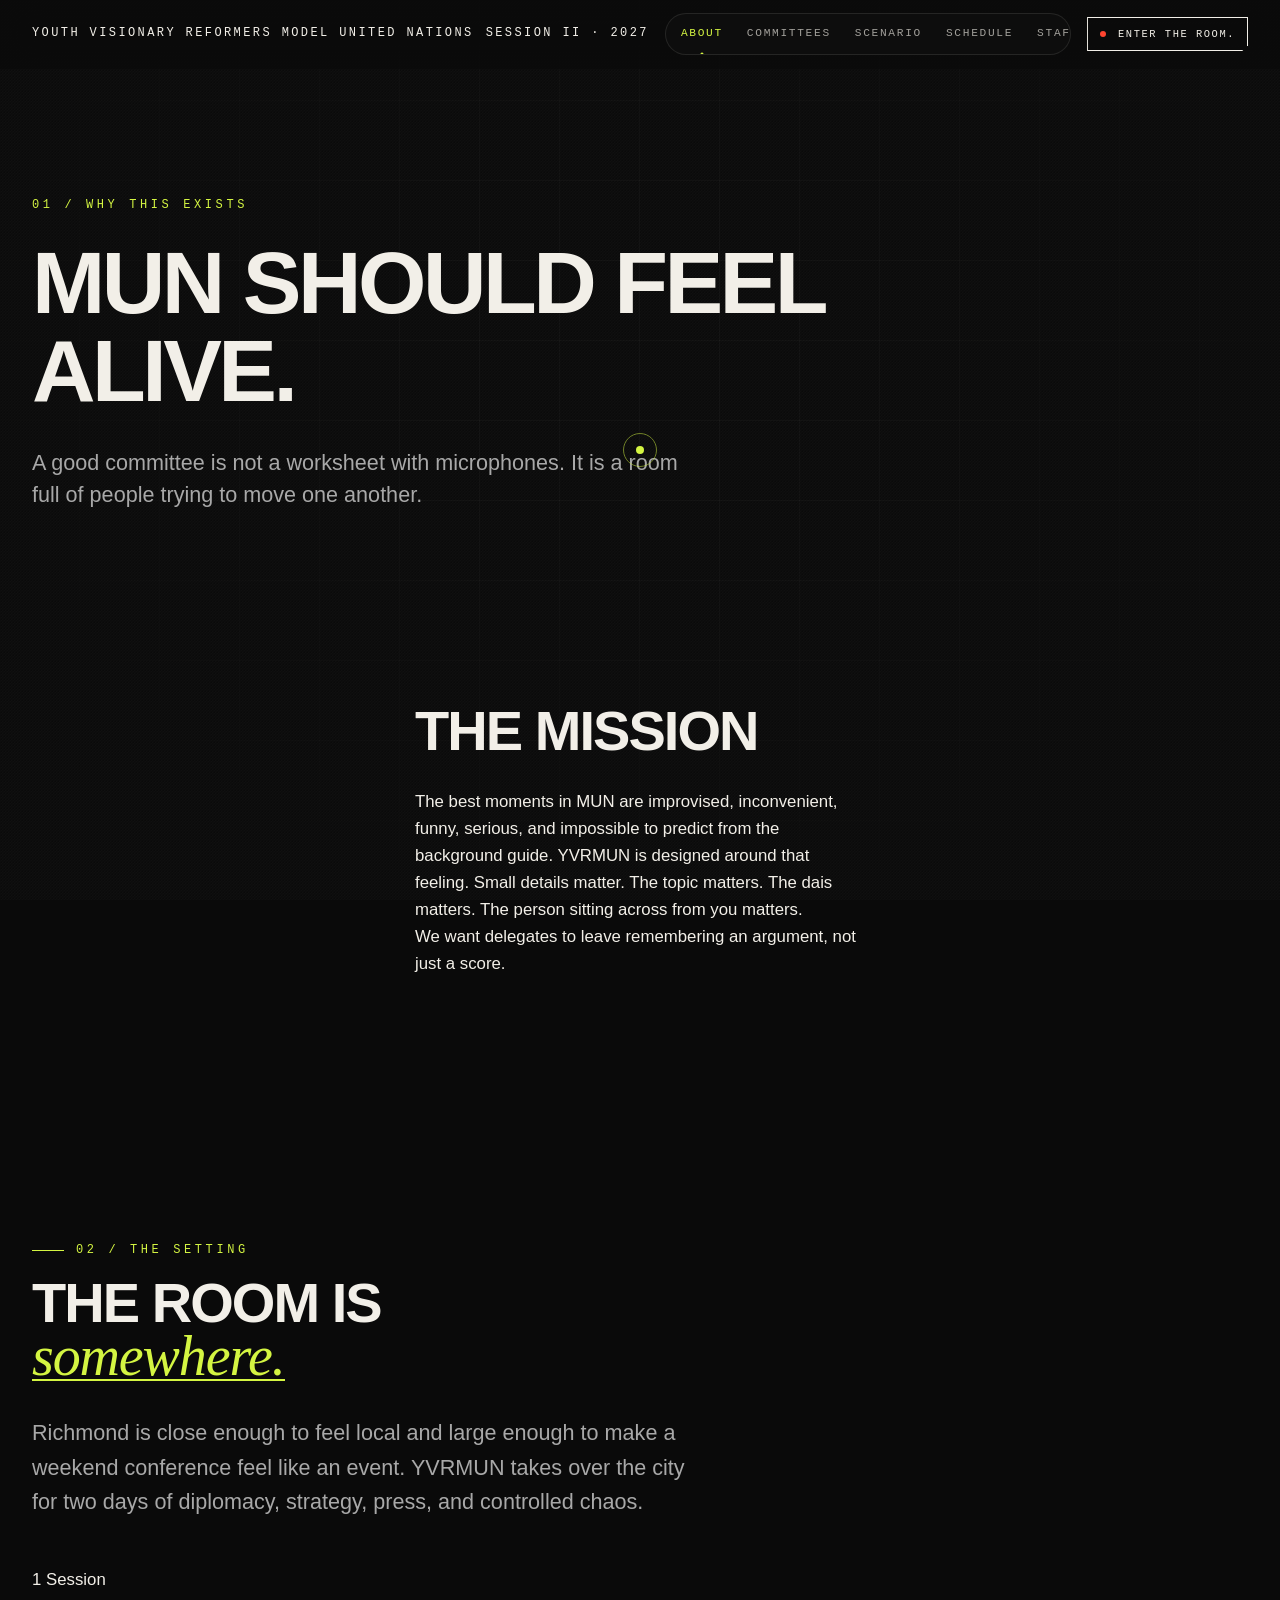
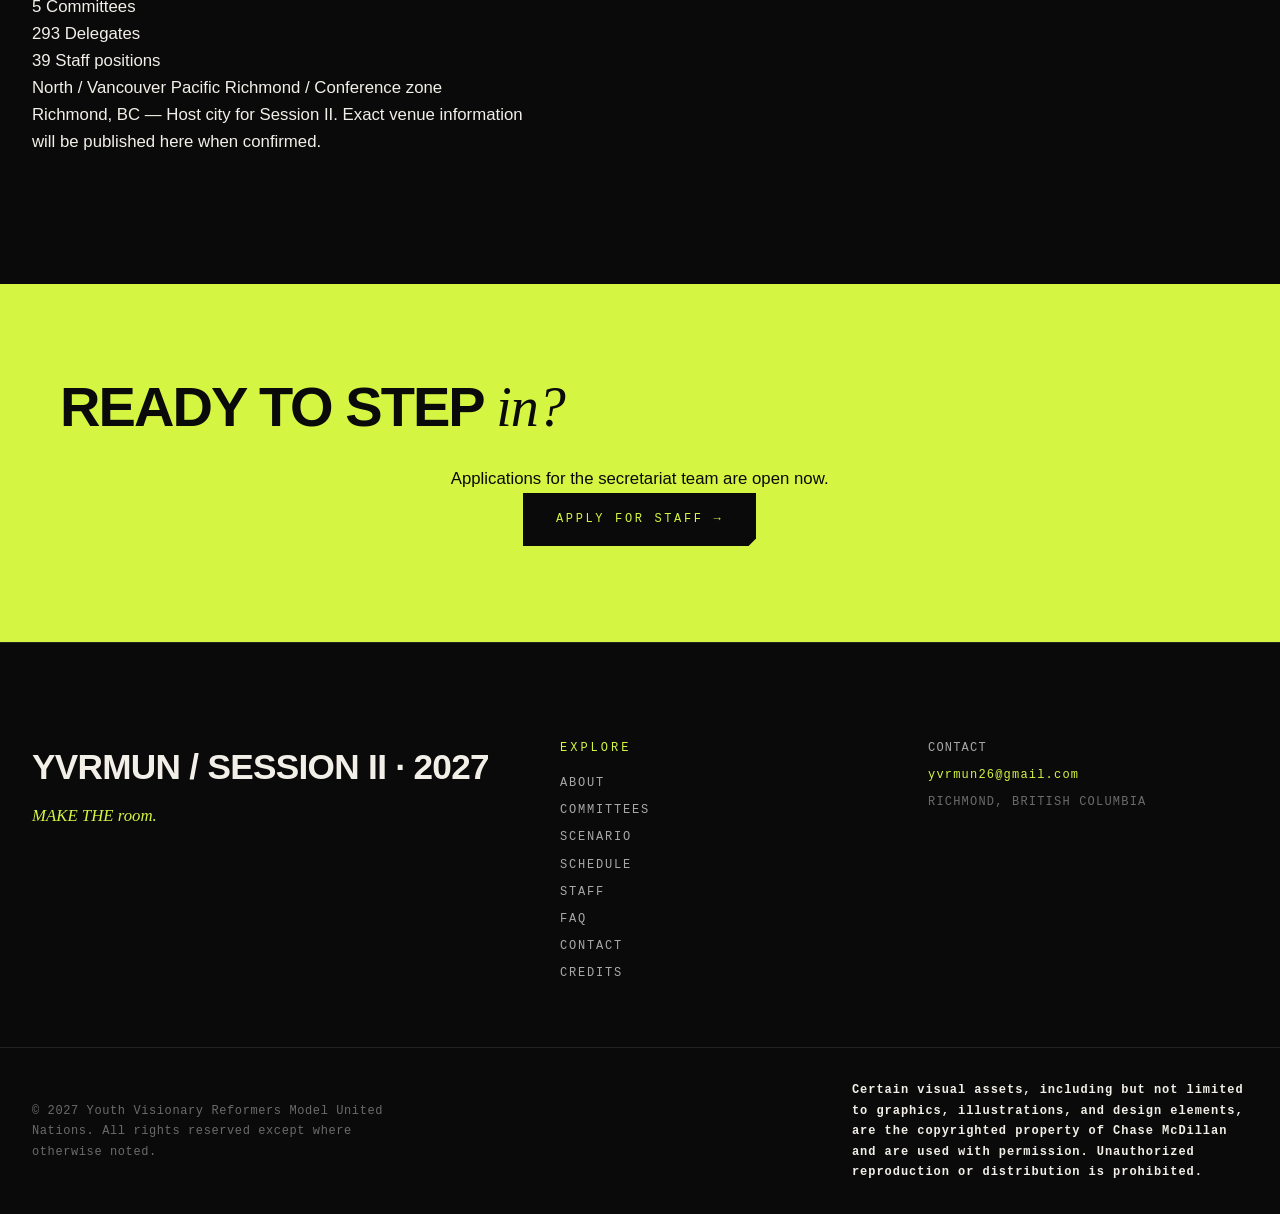
==== commit 2ee363bf: "Set conference date to April 17, 2027" ====
--- a/about.html
+++ b/about.html
@@ -3,7 +3,7 @@
 <head>
   <meta charset="UTF-8" />
   <meta name="viewport" content="width=device-width, initial-scale=1.0" />
-  <title>About — YVRMUN Session II / 2027</title>
+  <title>About — YVRMUN Session II · 2027</title>
   <meta name="description" content="Why YVRMUN exists, what makes it different, and where Session II takes place. A youth Model UN conference in Richmond, BC — April 2027." />
   <meta name="theme-color" content="#0a0a0a" />
   <link rel="stylesheet" href="/css/styles.css" />
@@ -15,7 +15,7 @@
     <div class="site-header__inner">
       <a class="site-header__brand" href="/index.html" aria-label="YVRMUN home">
         <span class="site-header__org">Youth Visionary Reformers Model United Nations</span>
-        <span class="site-header__session">Session II / 2027</span>
+        <span class="site-header__session">Session II · 2027</span>
       </a>
       <nav class="site-header__nav" aria-label="Primary">
         <a href="/about.html" class="is-active">About</a>
@@ -130,7 +130,7 @@
   <footer class="site-footer">
     <div class="site-footer__inner">
       <div class="site-footer__brand-block">
-        <p class="site-footer__brand">YVRMUN / Session II / 2027</p>
+        <p class="site-footer__brand">YVRMUN / Session II · 2027</p>
         <p class="site-footer__tagline">MAKE THE room.</p>
       </div>
       <div class="site-footer__links-block">
--- a/css/styles.css
+++ b/css/styles.css
@@ -838,7 +838,7 @@
   fill: none;
   stroke: var(--accent);
   stroke-width: 0.75;
-  stroke-dasharray: 2 3;
+  stroke-dasharray: 4 6;
   opacity: 0;
   animation: fade-in 1s var(--ease-out) 2.4s forwards;
 }
@@ -1828,3 +1828,1147 @@
 body.has-lockscreen .cursor-corners span {
   border-color: var(--ink);
 }
+
+/* ============================================================
+   INNER PAGES — page hero, committees, FAQ, contact, staff
+   ============================================================ */
+
+/* ---------- PAGE HERO ---------- */
+.page-hero {
+  padding: calc(var(--header-h) + var(--space-16)) 0 var(--space-10);
+  position: relative;
+}
+
+.page-hero__inner {
+  max-width: var(--max-w);
+  margin: 0 auto;
+  padding: 0 var(--space-6);
+}
+
+.page-hero__kicker {
+  font-family: var(--font-mono);
+  font-size: var(--fs-xs);
+  letter-spacing: 0.3em;
+  text-transform: uppercase;
+  color: var(--accent);
+  margin-bottom: var(--space-5);
+  font-weight: 500;
+}
+
+.page-hero__title {
+  font-family: var(--font-display);
+  font-size: var(--fs-3xl);
+  font-weight: 900;
+  line-height: 0.9;
+  letter-spacing: -0.04em;
+  text-transform: uppercase;
+  margin-bottom: var(--space-6);
+  max-width: 18ch;
+  color: var(--paper);
+}
+
+.page-hero__accent {
+  font-family: var(--font-serif);
+  font-style: italic;
+  font-weight: 400;
+  text-transform: lowercase;
+  color: var(--accent);
+  letter-spacing: -0.02em;
+}
+
+.page-hero__lede {
+  font-size: var(--fs-lg);
+  color: var(--muted-dark);
+  max-width: 55ch;
+  line-height: 1.5;
+}
+
+/* ---------- COMMITTEES GRID ---------- */
+.committees {
+  display: grid;
+  grid-template-columns: repeat(auto-fit, minmax(320px, 1fr));
+  gap: 1px;
+  background: var(--line);
+  border: 1px solid var(--line);
+  margin-top: var(--space-8);
+}
+
+.committee-card {
+  display: flex;
+  flex-direction: column;
+  gap: var(--space-4);
+  padding: var(--space-8);
+  background: var(--ink);
+  cursor: none;
+  text-align: left;
+  transition: background 0.3s var(--ease-out);
+  position: relative;
+  overflow: hidden;
+}
+
+@media (hover: none) { .committee-card { cursor: pointer; } }
+
+.committee-card::before {
+  content: "";
+  position: absolute;
+  left: 0;
+  top: 0;
+  bottom: 0;
+  width: 0;
+  background: var(--accent);
+  transition: width 0.3s var(--ease-out);
+}
+
+.committee-card:hover { background: var(--ink-soft); }
+.committee-card:hover::before { width: 3px; }
+
+.committee-card__code {
+  font-family: var(--font-mono);
+  font-size: var(--fs-xs);
+  letter-spacing: 0.2em;
+  color: var(--muted);
+  text-transform: uppercase;
+}
+
+.committee-card__title {
+  font-family: var(--font-display);
+  font-size: var(--fs-xl);
+  font-weight: 800;
+  letter-spacing: -0.02em;
+  text-transform: uppercase;
+  color: var(--paper);
+  line-height: 1;
+}
+
+.committee-card__premise {
+  color: var(--muted-dark);
+  line-height: 1.6;
+  font-size: var(--fs-sm);
+  max-width: none;
+}
+
+.committee-card__open {
+  font-family: var(--font-mono);
+  font-size: var(--fs-xs);
+  letter-spacing: 0.2em;
+  text-transform: uppercase;
+  color: var(--accent);
+  font-weight: 500;
+  margin-top: auto;
+  transition: transform 0.3s var(--ease-spring);
+}
+
+.committee-card:hover .committee-card__open {
+  transform: translateX(6px);
+}
+
+/* ---------- FAQ ACCORDION ---------- */
+.faq {
+  display: flex;
+  flex-direction: column;
+  gap: 1px;
+  margin-top: var(--space-6);
+  background: var(--line);
+  border: 1px solid var(--line);
+}
+
+.faq__item {
+  background: var(--ink);
+  overflow: hidden;
+}
+
+.faq__question {
+  display: flex;
+  align-items: center;
+  justify-content: space-between;
+  gap: var(--space-5);
+  padding: var(--space-5) var(--space-6);
+  cursor: none;
+  font-family: var(--font-display);
+  font-size: var(--fs-lg);
+  font-weight: 700;
+  letter-spacing: -0.015em;
+  text-transform: uppercase;
+  list-style: none;
+  transition: background 0.2s var(--ease-out), color 0.2s var(--ease-out);
+  color: var(--paper);
+}
+
+@media (hover: none) { .faq__question { cursor: pointer; } }
+
+.faq__question::-webkit-details-marker { display: none; }
+.faq__question:hover { background: var(--ink-soft); color: var(--accent); }
+
+.faq__icon {
+  font-size: var(--fs-xl);
+  font-weight: 300;
+  line-height: 1;
+  color: var(--accent);
+  transition: transform 0.3s var(--ease-spring);
+  flex-shrink: 0;
+}
+
+.faq__item[open] .faq__icon { transform: rotate(45deg); }
+
+.faq__answer {
+  padding: 0 var(--space-6) var(--space-6);
+  color: var(--muted-dark);
+  line-height: 1.7;
+  font-size: var(--fs-sm);
+}
+
+.faq__answer a { color: var(--accent); font-weight: 500; }
+.faq__answer a:hover { text-decoration: underline; }
+
+.faq__more {
+  margin-top: var(--space-8);
+  font-family: var(--font-mono);
+  font-size: var(--fs-xs);
+  letter-spacing: 0.2em;
+  text-transform: uppercase;
+  color: var(--muted-dark);
+}
+
+.faq__more a { color: var(--accent); font-weight: 500; }
+
+/* ---------- CONTACT CARDS ---------- */
+.contact-grid {
+  display: grid;
+  grid-template-columns: repeat(auto-fit, minmax(240px, 1fr));
+  gap: 1px;
+  background: var(--line);
+  border: 1px solid var(--line);
+  margin-top: var(--space-6);
+}
+
+.contact-card {
+  display: flex;
+  flex-direction: column;
+  gap: var(--space-3);
+  padding: var(--space-8);
+  background: var(--ink);
+  color: var(--paper);
+  transition: background 0.3s var(--ease-out), color 0.3s var(--ease-out);
+  position: relative;
+  overflow: hidden;
+  cursor: none;
+}
+
+@media (hover: none) { .contact-card { cursor: pointer; } }
+
+.contact-card:hover { background: var(--accent); color: var(--ink); }
+.contact-card--static { cursor: default; }
+.contact-card--static:hover { background: var(--ink); color: var(--paper); }
+
+.contact-card__label {
+  font-family: var(--font-mono);
+  font-size: var(--fs-xs);
+  letter-spacing: 0.25em;
+  text-transform: uppercase;
+  color: var(--accent);
+  font-weight: 500;
+}
+
+.contact-card:hover .contact-card__label { color: var(--ink); }
+
+.contact-card__value {
+  font-family: var(--font-display);
+  font-size: var(--fs-lg);
+  font-weight: 700;
+  letter-spacing: -0.015em;
+  text-transform: uppercase;
+}
+
+.contact-card__note {
+  font-family: var(--font-mono);
+  font-size: var(--fs-xs);
+  letter-spacing: 0.15em;
+  text-transform: uppercase;
+  color: var(--muted);
+}
+
+.contact-card:hover .contact-card__note { color: var(--ink); }
+
+.contact-card__arrow {
+  position: absolute;
+  bottom: var(--space-6);
+  right: var(--space-6);
+  font-size: var(--fs-xl);
+  transition: transform 0.3s var(--ease-spring);
+}
+
+.contact-card:hover .contact-card__arrow {
+  transform: translate(6px, -6px);
+}
+
+.contact-note {
+  margin-top: var(--space-10);
+  max-width: var(--max-w-prose);
+}
+
+.contact-note p {
+  color: var(--muted-dark);
+  line-height: 1.7;
+  margin-bottom: var(--space-4);
+  font-size: var(--fs-sm);
+}
+
+.contact-note a { color: var(--accent); font-weight: 500; }
+.contact-note a:hover { text-decoration: underline; }
+
+/* ---------- SECTION WRAPPERS FOR INNER PAGES ---------- */
+.section--cta {
+  background: var(--accent);
+  color: var(--ink);
+  padding: var(--space-12) 0;
+  text-align: center;
+}
+
+.section--cta .section__title,
+.section--cta .section__title-accent { color: var(--ink); }
+
+.section--cta p {
+  color: var(--ink);
+  margin-left: auto;
+  margin-right: auto;
+}
+
+.section__inner--center { text-align: center; }
+.section__inner--center p { margin-left: auto; margin-right: auto; }
+.section__inner--narrow { max-width: var(--max-w-narrow); }
+
+/* CTA button inside yellow section — invert */
+.section--cta .btn--primary {
+  background: var(--ink);
+  color: var(--accent);
+  border-color: var(--ink);
+}
+.section--cta .btn--primary::before { background: var(--accent); }
+.section--cta .btn--primary:hover { color: var(--ink); }
+
+/* ---------- PAGE-LEVEL HEADER FIX (side pages) ---------- */
+.site-header__inner {
+  gap: var(--space-4);
+}
+
+.site-header__brand {
+  flex-shrink: 0;
+}
+
+.site-header__nav {
+  gap: 0;
+  padding: 3px;
+  overflow-x: auto;
+  scrollbar-width: none;
+  -ms-overflow-style: none;
+}
+
+.site-header__nav::-webkit-scrollbar { display: none; }
+
+.site-header__nav a {
+  padding: var(--space-2) var(--space-3);
+  font-size: 0.7rem;
+  letter-spacing: 0.15em;
+  white-space: nowrap;
+}
+
+.site-header__cta {
+  font-size: 0.65rem;
+  padding: var(--space-2) var(--space-3);
+  letter-spacing: 0.15em;
+  white-space: nowrap;
+  flex-shrink: 0;
+}
+
+@media (max-width: 1100px) {
+  .site-header__nav a { font-size: 0.65rem; padding: var(--space-2); }
+  .site-header__cta { font-size: 0.6rem; padding: var(--space-2) var(--space-3); }
+}
+
+
+/* ============================================================
+   INNER PAGES v2 — staff CTA, staff roles, room selector,
+   page hero, committees, FAQ, contact
+   ============================================================ */
+
+/* ---------- PAGE HERO ---------- */
+.page-hero {
+  padding: calc(var(--header-h) + var(--space-16)) 0 var(--space-10);
+  position: relative;
+}
+
+.page-hero__inner {
+  max-width: var(--max-w);
+  margin: 0 auto;
+  padding: 0 var(--space-6);
+}
+
+.page-hero__kicker {
+  font-family: var(--font-mono);
+  font-size: var(--fs-xs);
+  letter-spacing: 0.3em;
+  text-transform: uppercase;
+  color: var(--accent);
+  margin-bottom: var(--space-5);
+  font-weight: 500;
+}
+
+.page-hero__title {
+  font-family: var(--font-display);
+  font-size: var(--fs-3xl);
+  font-weight: 900;
+  line-height: 0.9;
+  letter-spacing: -0.04em;
+  text-transform: uppercase;
+  margin-bottom: var(--space-6);
+  max-width: 18ch;
+  color: var(--paper);
+}
+
+.page-hero__accent {
+  font-family: var(--font-serif);
+  font-style: italic;
+  font-weight: 400;
+  text-transform: lowercase;
+  color: var(--accent);
+  letter-spacing: -0.02em;
+}
+
+.page-hero__lede {
+  font-size: var(--fs-lg);
+  color: var(--muted-dark);
+  max-width: 55ch;
+  line-height: 1.5;
+}
+
+/* ---------- COMMITTEES GRID ---------- */
+.committees {
+  display: grid;
+  grid-template-columns: repeat(auto-fit, minmax(320px, 1fr));
+  gap: 1px;
+  background: var(--line);
+  border: 1px solid var(--line);
+  margin-top: var(--space-8);
+}
+
+.committee-card {
+  display: flex;
+  flex-direction: column;
+  gap: var(--space-4);
+  padding: var(--space-8);
+  background: var(--ink);
+  cursor: none;
+  text-align: left;
+  transition: background 0.3s var(--ease-out);
+  position: relative;
+  overflow: hidden;
+}
+
+@media (hover: none) { .committee-card { cursor: pointer; } }
+
+.committee-card::before {
+  content: "";
+  position: absolute;
+  left: 0; top: 0; bottom: 0;
+  width: 0;
+  background: var(--accent);
+  transition: width 0.3s var(--ease-out);
+}
+
+.committee-card:hover { background: var(--ink-soft); }
+.committee-card:hover::before { width: 3px; }
+
+.committee-card__code {
+  font-family: var(--font-mono);
+  font-size: var(--fs-xs);
+  letter-spacing: 0.2em;
+  color: var(--muted);
+  text-transform: uppercase;
+}
+
+.committee-card__title {
+  font-family: var(--font-display);
+  font-size: var(--fs-xl);
+  font-weight: 800;
+  letter-spacing: -0.02em;
+  text-transform: uppercase;
+  color: var(--paper);
+  line-height: 1;
+}
+
+.committee-card__premise {
+  color: var(--muted-dark);
+  line-height: 1.6;
+  font-size: var(--fs-sm);
+  max-width: none;
+}
+
+.committee-card__open {
+  font-family: var(--font-mono);
+  font-size: var(--fs-xs);
+  letter-spacing: 0.2em;
+  text-transform: uppercase;
+  color: var(--accent);
+  font-weight: 500;
+  margin-top: auto;
+  transition: transform 0.3s var(--ease-spring);
+}
+
+.committee-card:hover .committee-card__open {
+  transform: translateX(6px);
+}
+
+/* ---------- STAFF CTA ---------- */
+.staff-cta {
+  display: grid;
+  grid-template-columns: 1fr 1.3fr;
+  gap: var(--space-10);
+  margin-top: var(--space-8);
+  align-items: start;
+}
+
+.staff-cta__big {
+  display: flex;
+  flex-direction: column;
+  gap: var(--space-3);
+}
+
+.staff-cta__number {
+  font-family: var(--font-display);
+  font-size: clamp(4rem, 10vw, 8rem);
+  font-weight: 900;
+  line-height: 0.9;
+  letter-spacing: -0.05em;
+  color: var(--accent);
+  font-variant-numeric: tabular-nums;
+}
+
+.staff-cta__number-label {
+  font-family: var(--font-mono);
+  font-size: var(--fs-xs);
+  letter-spacing: 0.3em;
+  text-transform: uppercase;
+  color: var(--muted);
+  margin-top: var(--space-3);
+}
+
+.staff-cta__sub {
+  color: var(--muted-dark);
+  font-size: var(--fs-sm);
+  line-height: 1.7;
+  margin-top: var(--space-6);
+  max-width: 36ch;
+}
+
+.staff-cta__btn { margin-top: var(--space-6); }
+
+/* Staff roles — vertical list */
+.staff-roles {
+  display: flex;
+  flex-direction: column;
+  gap: 1px;
+  background: var(--line);
+  border: 1px solid var(--line);
+}
+
+.staff-roles li { display: block; }
+
+.staff-role {
+  display: grid;
+  grid-template-columns: 70px 1fr 1.6fr;
+  gap: var(--space-5);
+  align-items: center;
+  padding: var(--space-5) var(--space-6);
+  background: var(--ink);
+  text-align: left;
+  color: var(--paper);
+  cursor: none;
+  width: 100%;
+  transition: background 0.25s var(--ease-out), color 0.25s var(--ease-out);
+}
+
+@media (hover: none) { .staff-role { cursor: pointer; } }
+
+.staff-role:hover {
+  background: var(--accent);
+  color: var(--ink);
+}
+
+.staff-role__num {
+  font-family: var(--font-mono);
+  font-size: var(--fs-xs);
+  letter-spacing: 0.2em;
+  color: var(--accent);
+  font-weight: 500;
+}
+
+.staff-role:hover .staff-role__num { color: var(--ink); }
+
+.staff-role__name {
+  font-family: var(--font-display);
+  font-size: var(--fs-lg);
+  font-weight: 800;
+  text-transform: uppercase;
+  letter-spacing: -0.015em;
+  color: inherit;
+}
+
+.staff-role__desc {
+  font-family: var(--font-mono);
+  font-size: var(--fs-xs);
+  letter-spacing: 0.1em;
+  color: var(--muted-dark);
+  text-align: right;
+}
+
+.staff-role:hover .staff-role__desc { color: var(--ink); }
+
+/* ---------- FAQ ACCORDION ---------- */
+.faq {
+  display: flex;
+  flex-direction: column;
+  gap: 1px;
+  margin-top: var(--space-6);
+  background: var(--line);
+  border: 1px solid var(--line);
+}
+
+.faq__item { background: var(--ink); overflow: hidden; }
+
+.faq__question {
+  display: flex;
+  align-items: center;
+  justify-content: space-between;
+  gap: var(--space-5);
+  padding: var(--space-5) var(--space-6);
+  cursor: none;
+  font-family: var(--font-display);
+  font-size: var(--fs-lg);
+  font-weight: 700;
+  letter-spacing: -0.015em;
+  text-transform: uppercase;
+  list-style: none;
+  transition: background 0.2s var(--ease-out), color 0.2s var(--ease-out);
+  color: var(--paper);
+}
+
+@media (hover: none) { .faq__question { cursor: pointer; } }
+
+.faq__question::-webkit-details-marker { display: none; }
+.faq__question:hover { background: var(--ink-soft); color: var(--accent); }
+
+.faq__icon {
+  font-size: var(--fs-xl);
+  font-weight: 300;
+  line-height: 1;
+  color: var(--accent);
+  transition: transform 0.3s var(--ease-spring);
+  flex-shrink: 0;
+}
+
+.faq__item[open] .faq__icon { transform: rotate(45deg); }
+
+.faq__answer {
+  padding: 0 var(--space-6) var(--space-6);
+  color: var(--muted-dark);
+  line-height: 1.7;
+  font-size: var(--fs-sm);
+}
+
+.faq__answer a { color: var(--accent); font-weight: 500; }
+.faq__answer a:hover { text-decoration: underline; }
+
+.faq__more {
+  margin-top: var(--space-8);
+  font-family: var(--font-mono);
+  font-size: var(--fs-xs);
+  letter-spacing: 0.2em;
+  text-transform: uppercase;
+  color: var(--muted-dark);
+}
+
+.faq__more a { color: var(--accent); font-weight: 500; }
+
+/* ---------- CONTACT CARDS ---------- */
+.contact-grid {
+  display: grid;
+  grid-template-columns: repeat(auto-fit, minmax(240px, 1fr));
+  gap: 1px;
+  background: var(--line);
+  border: 1px solid var(--line);
+  margin-top: var(--space-6);
+}
+
+.contact-card {
+  display: flex;
+  flex-direction: column;
+  gap: var(--space-3);
+  padding: var(--space-8);
+  background: var(--ink);
+  color: var(--paper);
+  transition: background 0.3s var(--ease-out), color 0.3s var(--ease-out);
+  position: relative;
+  overflow: hidden;
+  cursor: none;
+}
+
+@media (hover: none) { .contact-card { cursor: pointer; } }
+
+.contact-card:hover { background: var(--accent); color: var(--ink); }
+.contact-card--static { cursor: default; }
+.contact-card--static:hover { background: var(--ink); color: var(--paper); }
+
+.contact-card__label {
+  font-family: var(--font-mono);
+  font-size: var(--fs-xs);
+  letter-spacing: 0.25em;
+  text-transform: uppercase;
+  color: var(--accent);
+  font-weight: 500;
+}
+
+.contact-card:hover .contact-card__label { color: var(--ink); }
+
+.contact-card__value {
+  font-family: var(--font-display);
+  font-size: var(--fs-lg);
+  font-weight: 700;
+  letter-spacing: -0.015em;
+  text-transform: uppercase;
+}
+
+.contact-card__note {
+  font-family: var(--font-mono);
+  font-size: var(--fs-xs);
+  letter-spacing: 0.15em;
+  text-transform: uppercase;
+  color: var(--muted);
+}
+
+.contact-card:hover .contact-card__note { color: var(--ink); }
+
+.contact-card__arrow {
+  position: absolute;
+  bottom: var(--space-6);
+  right: var(--space-6);
+  font-size: var(--fs-xl);
+  transition: transform 0.3s var(--ease-spring);
+}
+
+.contact-card:hover .contact-card__arrow {
+  transform: translate(6px, -6px);
+}
+
+.contact-note {
+  margin-top: var(--space-10);
+  max-width: var(--max-w-prose);
+}
+
+.contact-note p {
+  color: var(--muted-dark);
+  line-height: 1.7;
+  margin-bottom: var(--space-4);
+  font-size: var(--fs-sm);
+}
+
+.contact-note a { color: var(--accent); font-weight: 500; }
+
+/* ---------- SECTION-LEVEL CTA ---------- */
+.section--cta {
+  background: var(--accent);
+  color: var(--ink);
+  padding: var(--space-12) 0;
+  text-align: center;
+}
+
+.section--cta .section__title,
+.section--cta .section__title-accent { color: var(--ink); }
+
+.section--cta p {
+  color: var(--ink);
+  margin-left: auto;
+  margin-right: auto;
+}
+
+.section__inner--center { text-align: center; }
+.section__inner--center p { margin-left: auto; margin-right: auto; }
+.section__inner--narrow { max-width: var(--max-w-narrow); }
+
+.section--cta .btn--primary {
+  background: var(--ink);
+  color: var(--accent);
+  border-color: var(--ink);
+}
+.section--cta .btn--primary::before { background: var(--accent); }
+.section--cta .btn--primary:hover { color: var(--ink); }
+
+/* ---------- HEADER OVERFLOW FIX ---------- */
+.site-header__inner {
+  gap: var(--space-4);
+}
+
+.site-header__brand { flex-shrink: 0; }
+
+.site-header__nav {
+  gap: 0;
+  padding: 3px;
+  overflow: hidden;
+}
+
+.site-header__nav a {
+  padding: var(--space-2) var(--space-3);
+  font-size: 0.7rem;
+  letter-spacing: 0.15em;
+  white-space: nowrap;
+}
+
+.site-header__cta {
+  font-size: 0.65rem;
+  padding: var(--space-2) var(--space-3);
+  letter-spacing: 0.15em;
+  white-space: nowrap;
+  flex-shrink: 0;
+}
+
+@media (max-width: 1100px) {
+  .site-header__nav a { font-size: 0.62rem; padding: var(--space-2); }
+  .site-header__cta { font-size: 0.58rem; padding: var(--space-2) var(--space-3); }
+}
+
+@media (max-width: 900px) {
+  .staff-cta { grid-template-columns: 1fr; }
+  .staff-role { grid-template-columns: 60px 1fr; }
+  .staff-role__desc { grid-column: 1 / -1; text-align: left; }
+}
+
+
+/* ---------- SCENARIO GAME ---------- */
+.scenario {
+  background: var(--ink-soft);
+  color: var(--paper);
+  padding: var(--space-10);
+  max-width: 820px;
+  margin: 0 auto;
+  border: 1px solid var(--line);
+}
+
+.scenario__meta {
+  display: flex;
+  flex-wrap: wrap;
+  gap: var(--space-4);
+  align-items: center;
+  font-family: var(--font-mono);
+  font-size: var(--fs-xs);
+  letter-spacing: 0.2em;
+  text-transform: uppercase;
+  margin-bottom: var(--space-5);
+}
+
+.scenario__badge {
+  padding: var(--space-2) var(--space-4);
+  background: var(--accent);
+  color: var(--ink);
+  font-weight: 500;
+}
+
+.scenario__counter { color: var(--muted); }
+
+.scenario__energy {
+  margin-left: auto;
+  display: inline-flex;
+  align-items: center;
+  gap: var(--space-3);
+  color: var(--accent);
+  font-weight: 500;
+}
+
+.scenario__energy-value { font-variant-numeric: tabular-nums; }
+
+.scenario__energy-bar {
+  display: block;
+  width: 100%;
+  height: 2px;
+  background: var(--line);
+  overflow: hidden;
+  margin-bottom: var(--space-8);
+}
+
+.scenario__energy-fill {
+  display: block;
+  height: 100%;
+  width: 0%;
+  background: var(--accent);
+  transition: width 0.8s var(--ease-out);
+}
+
+.scenario__card + .scenario__card { margin-top: var(--space-6); }
+
+.scenario__eyebrow {
+  font-family: var(--font-mono);
+  font-size: var(--fs-xs);
+  letter-spacing: 0.25em;
+  text-transform: uppercase;
+  color: var(--accent);
+  margin-bottom: var(--space-4);
+  font-weight: 500;
+}
+
+.scenario__prompt {
+  font-family: var(--font-display);
+  font-size: var(--fs-xl);
+  line-height: 1.15;
+  margin-bottom: var(--space-4);
+  color: var(--paper);
+  text-transform: uppercase;
+  letter-spacing: -0.01em;
+}
+
+.scenario__context {
+  color: var(--muted-dark);
+  margin-bottom: var(--space-8);
+  max-width: 60ch;
+  line-height: 1.6;
+  font-size: var(--fs-base);
+}
+
+.scenario__choices {
+  display: flex;
+  flex-direction: column;
+  gap: var(--space-2);
+}
+
+.scenario__choice {
+  padding: var(--space-5) var(--space-6);
+  text-align: left;
+  background: transparent;
+  color: var(--paper);
+  border: 1px solid var(--line);
+  font-size: var(--fs-base);
+  font-family: inherit;
+  cursor: none;
+  transition: background 0.2s var(--ease-out),
+              border-color 0.2s var(--ease-out),
+              color 0.2s var(--ease-out),
+              padding-left 0.2s var(--ease-out);
+}
+
+@media (hover: none) { .scenario__choice { cursor: pointer; } }
+
+.scenario__choice:hover {
+  background: var(--accent);
+  color: var(--ink);
+  border-color: var(--accent);
+  padding-left: var(--space-8);
+}
+
+.scenario__choice.is-selected {
+  background: var(--accent);
+  color: var(--ink);
+  border-color: var(--accent);
+  padding-left: var(--space-8);
+}
+
+.scenario__outcome {
+  padding: var(--space-6);
+  background: var(--ink-elevated);
+  border-left: 2px solid var(--accent);
+  margin-top: var(--space-6);
+}
+
+.scenario__outcome-title {
+  font-family: var(--font-display);
+  font-weight: 700;
+  font-size: var(--fs-lg);
+  color: var(--accent);
+  margin-bottom: var(--space-3);
+  text-transform: uppercase;
+  letter-spacing: -0.01em;
+}
+
+.scenario__outcome-body {
+  color: var(--muted-dark);
+  margin-bottom: var(--space-5);
+  line-height: 1.6;
+  font-size: var(--fs-sm);
+}
+
+.scenario__next,
+.scenario__reset {
+  font-family: var(--font-mono);
+  font-size: var(--fs-xs);
+  letter-spacing: 0.2em;
+  text-transform: uppercase;
+  color: var(--accent);
+  font-weight: 500;
+  padding: var(--space-2) 0;
+  background: none;
+  border: none;
+  cursor: none;
+  transition: opacity 0.2s var(--ease-out);
+}
+
+@media (hover: none) {
+  .scenario__next, .scenario__reset { cursor: pointer; }
+}
+
+.scenario__next:hover,
+.scenario__reset:hover { opacity: 0.6; }
+
+.scenario__result-actions {
+  display: flex;
+  gap: var(--space-5);
+  flex-wrap: wrap;
+  align-items: center;
+  margin-top: var(--space-6);
+}
+
+/* ---------- PULL QUOTE ---------- */
+.pull-quote {
+  max-width: 1000px;
+  margin: 0 auto;
+  padding: var(--space-16) var(--space-6);
+  text-align: left;
+}
+
+.pull-quote p {
+  font-family: var(--font-display);
+  font-size: var(--fs-2xl);
+  line-height: 1.05;
+  font-weight: 700;
+  letter-spacing: -0.03em;
+  margin: 0 0 var(--space-6);
+  max-width: 22ch;
+  color: var(--paper);
+  text-transform: uppercase;
+}
+
+.pull-quote__accent {
+  font-family: var(--font-serif);
+  font-style: italic;
+  font-weight: 400;
+  text-transform: lowercase;
+  color: var(--accent);
+}
+
+.pull-quote cite {
+  font-family: var(--font-mono);
+  font-size: var(--fs-xs);
+  letter-spacing: 0.25em;
+  text-transform: uppercase;
+  color: var(--accent);
+  font-style: normal;
+  font-weight: 500;
+}
+
+
+/* ---------- TBD MEGA SECTION ---------- */
+.section--tbd {
+  position: relative;
+  min-height: 100vh;
+  padding: calc(var(--header-h) + var(--space-12)) var(--space-6) var(--space-16);
+  display: flex;
+  flex-direction: column;
+  align-items: center;
+  justify-content: center;
+  overflow: hidden;
+  text-align: center;
+}
+
+.section--tbd .section__inner {
+  position: relative;
+  z-index: 1;
+  max-width: none;
+  padding: 0;
+  display: flex;
+  flex-direction: column;
+  align-items: center;
+  gap: var(--space-6);
+}
+
+/* Chartreuse glow behind the TBD */
+.section--tbd::before {
+  content: "";
+  position: absolute;
+  top: 50%;
+  left: 50%;
+  width: 70vw;
+  height: 70vw;
+  max-width: 1000px;
+  max-height: 1000px;
+  background: radial-gradient(circle, rgba(212, 245, 66, 0.14) 0%, transparent 60%);
+  transform: translate(-50%, -50%);
+  pointer-events: none;
+  z-index: 0;
+  animation: tbd-glow 6s ease-in-out infinite;
+}
+
+@keyframes tbd-glow {
+  0%, 100% { opacity: 0.6; transform: translate(-50%, -50%) scale(1); }
+  50%      { opacity: 1;   transform: translate(-50%, -50%) scale(1.08); }
+}
+
+.tbd {
+  font-family: var(--font-display);
+  font-size: clamp(10rem, 42vw, 34rem);
+  font-weight: 900;
+  line-height: 0.8;
+  letter-spacing: -0.06em;
+  text-transform: uppercase;
+  color: var(--paper);
+  display: inline-flex;
+  align-items: baseline;
+  justify-content: center;
+  margin: 0;
+  user-select: none;
+}
+
+.tbd__letter {
+  display: inline-block;
+  transform-origin: 50% 80%;
+  animation: tbd-breathe 4s var(--ease-in-out) infinite;
+}
+
+.tbd__letter:nth-child(1) { animation-delay: 0s; }
+.tbd__letter:nth-child(2) { animation-delay: 0.15s; }
+.tbd__letter:nth-child(3) { animation-delay: 0.3s; }
+
+@keyframes tbd-breathe {
+  0%, 100% { transform: translateY(0) scale(1); }
+  50%      { transform: translateY(-2%) scale(1.03); }
+}
+
+.tbd__dot {
+  display: inline-block;
+  color: var(--accent);
+  animation: tbd-pulse 2s var(--ease-in-out) infinite;
+  transform-origin: 50% 90%;
+}
+
+@keyframes tbd-pulse {
+  0%, 100% { transform: scale(1); opacity: 1; }
+  50%      { transform: scale(1.18); opacity: 0.65; }
+}
+
+.tbd__sub {
+  font-family: var(--font-mono);
+  font-size: var(--fs-sm);
+  letter-spacing: 0.2em;
+  text-transform: uppercase;
+  color: var(--muted-dark);
+  margin: 0;
+  max-width: 50ch;
+}
+
+.tbd__cta { margin-top: var(--space-4); }
+
+/* Reduced motion safety */
+@media (prefers-reduced-motion: reduce) {
+  .tbd__letter,
+  .tbd__dot,
+  .section--tbd::before { animation: none; }
+}
+
+@media (max-width: 720px) {
+  .tbd { font-size: clamp(6rem, 45vw, 14rem); }
+}
+
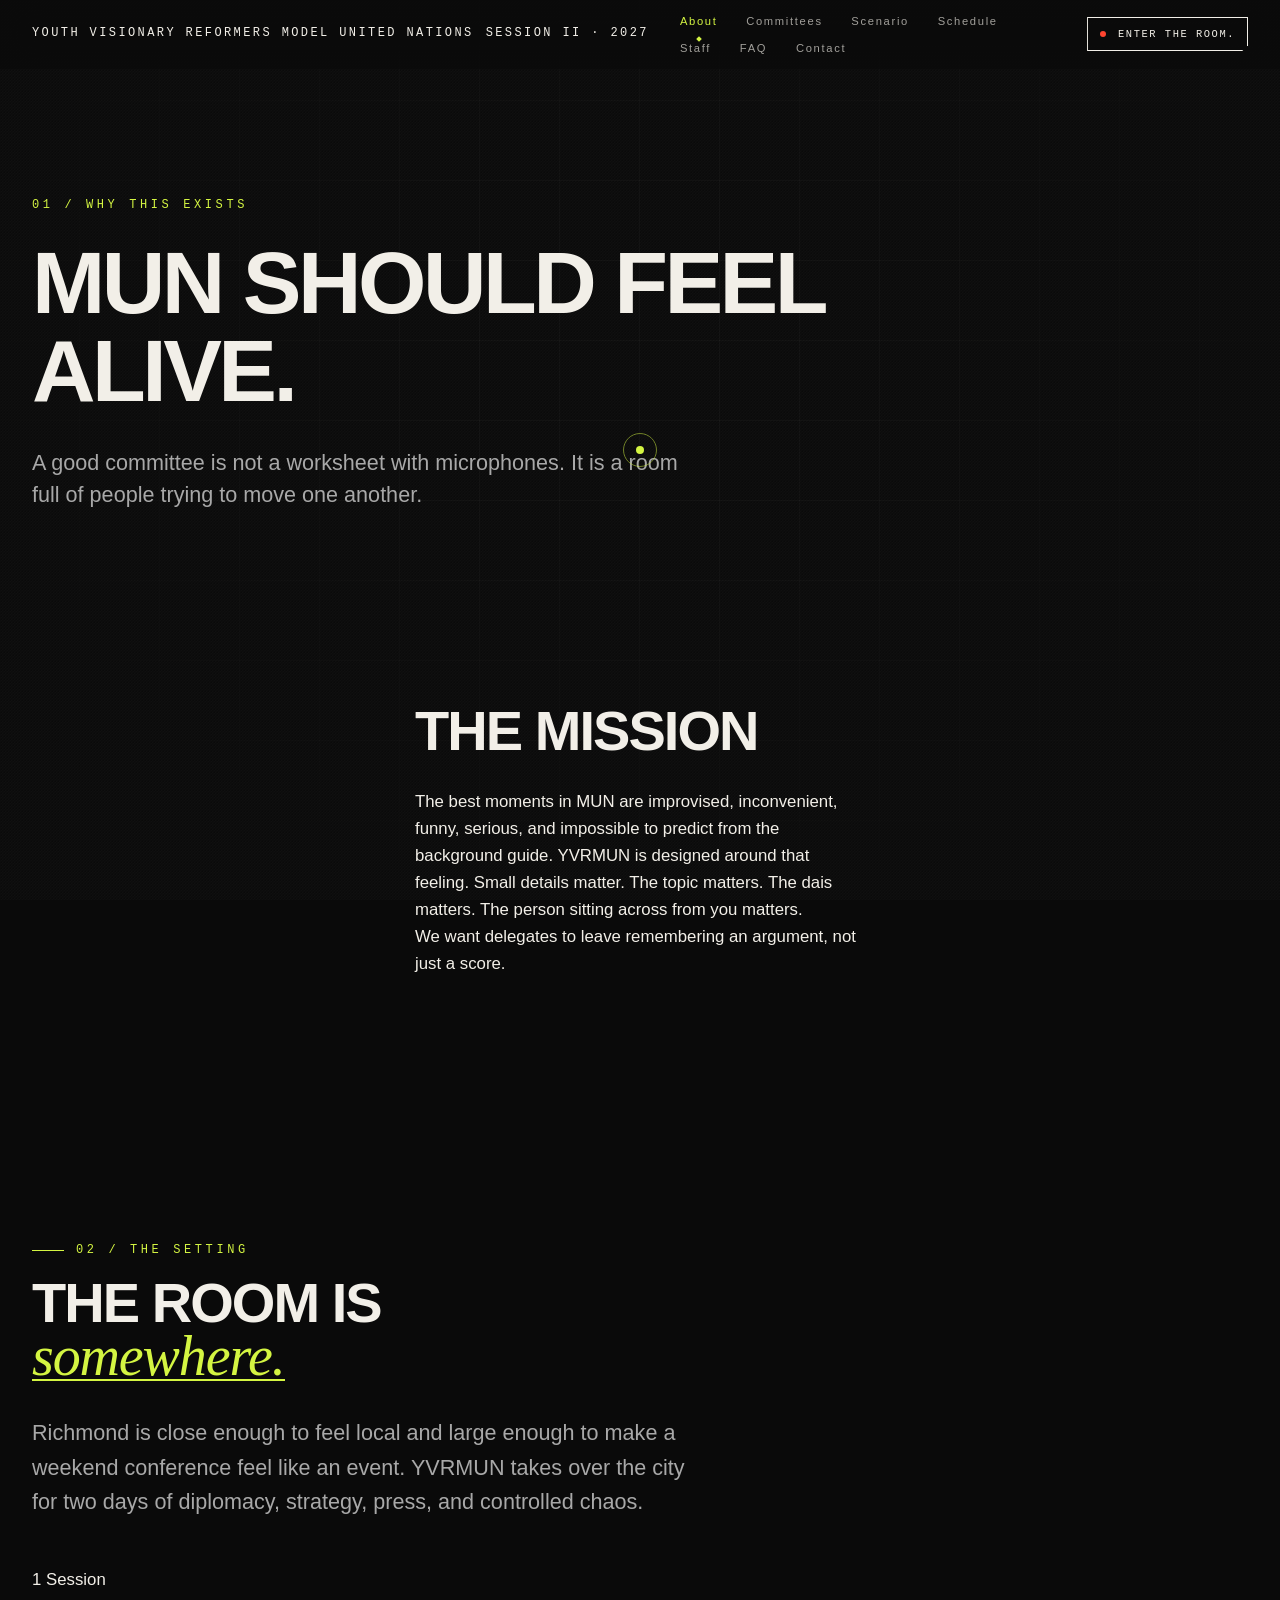
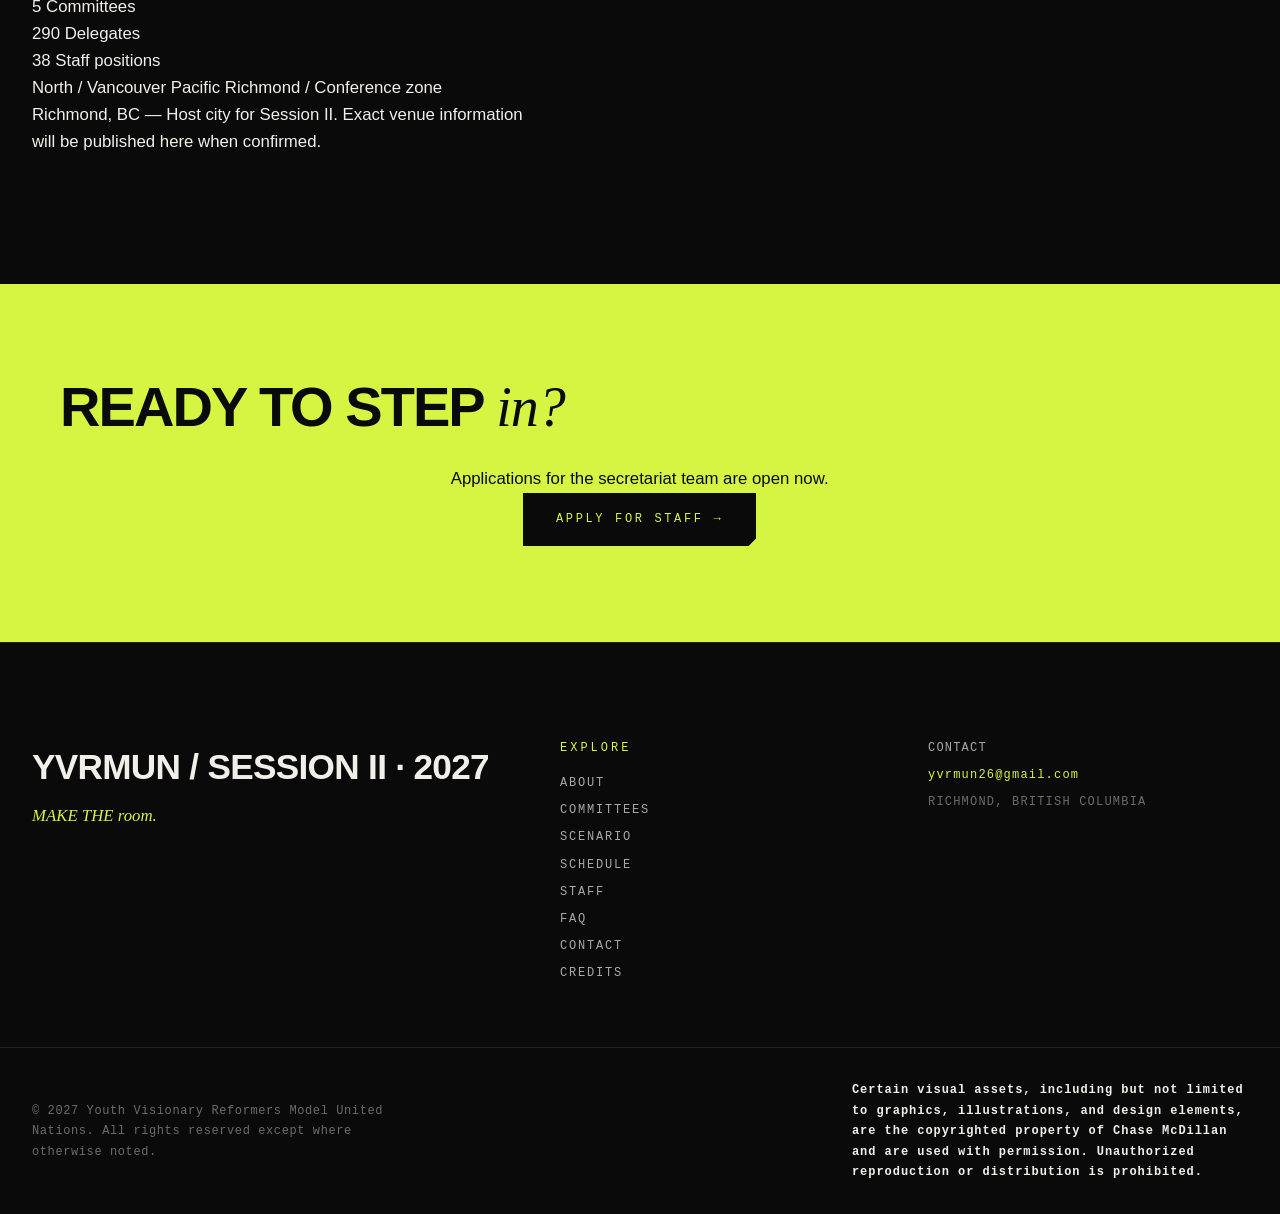
==== commit 5eb0faef: "Wire logo into header; add favicon to all pages" ====
--- a/about.html
+++ b/about.html
@@ -4,6 +4,7 @@
   <meta charset="UTF-8" />
   <meta name="viewport" content="width=device-width, initial-scale=1.0" />
   <title>About — YVRMUN Session II · 2027</title>
+  <link rel="icon" type="image/png" href="/images/logo.png" />
   <meta name="description" content="Why YVRMUN exists, what makes it different, and where Session II takes place. A youth Model UN conference in Richmond, BC — April 2027." />
   <meta name="theme-color" content="#0a0a0a" />
   <link rel="stylesheet" href="/css/styles.css" />
--- a/css/styles.css
+++ b/css/styles.css
@@ -296,11 +296,21 @@
 .site-header__mark {
   display: grid;
   place-items: center;
-  width: 24px;
-  height: 24px;
-  border: 1px solid var(--accent);
-  transform: rotate(45deg);
-  transition: transform 0.5s var(--ease-spring);
+  width: 34px;
+  height: 34px;
+  flex-shrink: 0;
+  transition: transform 0.4s var(--ease-spring);
+}
+
+.site-header__mark img {
+  width: 100%;
+  height: 100%;
+  object-fit: contain;
+  display: block;
+}
+
+.site-header__brand:hover .site-header__mark {
+  transform: scale(1.08);
 }
 
 .site-header__brand:hover .site-header__mark,
@@ -308,19 +318,10 @@
   transform: rotate(225deg);
 }
 
-.site-header__mark span {
-  transform: rotate(-45deg);
-  font-family: var(--font-display);
-  font-size: 11px;
-  font-weight: 800;
-  color: var(--accent);
-  transition: transform 0.5s var(--ease-spring);
-}
+
 
 .site-header__brand:hover .site-header__mark span,
-.site-header.is-scrolled .site-header__mark span {
-  transform: rotate(-225deg);
-}
+.site-header.is-scrolled 
 
 /* Nav with sliding pill */
 .site-header__nav {
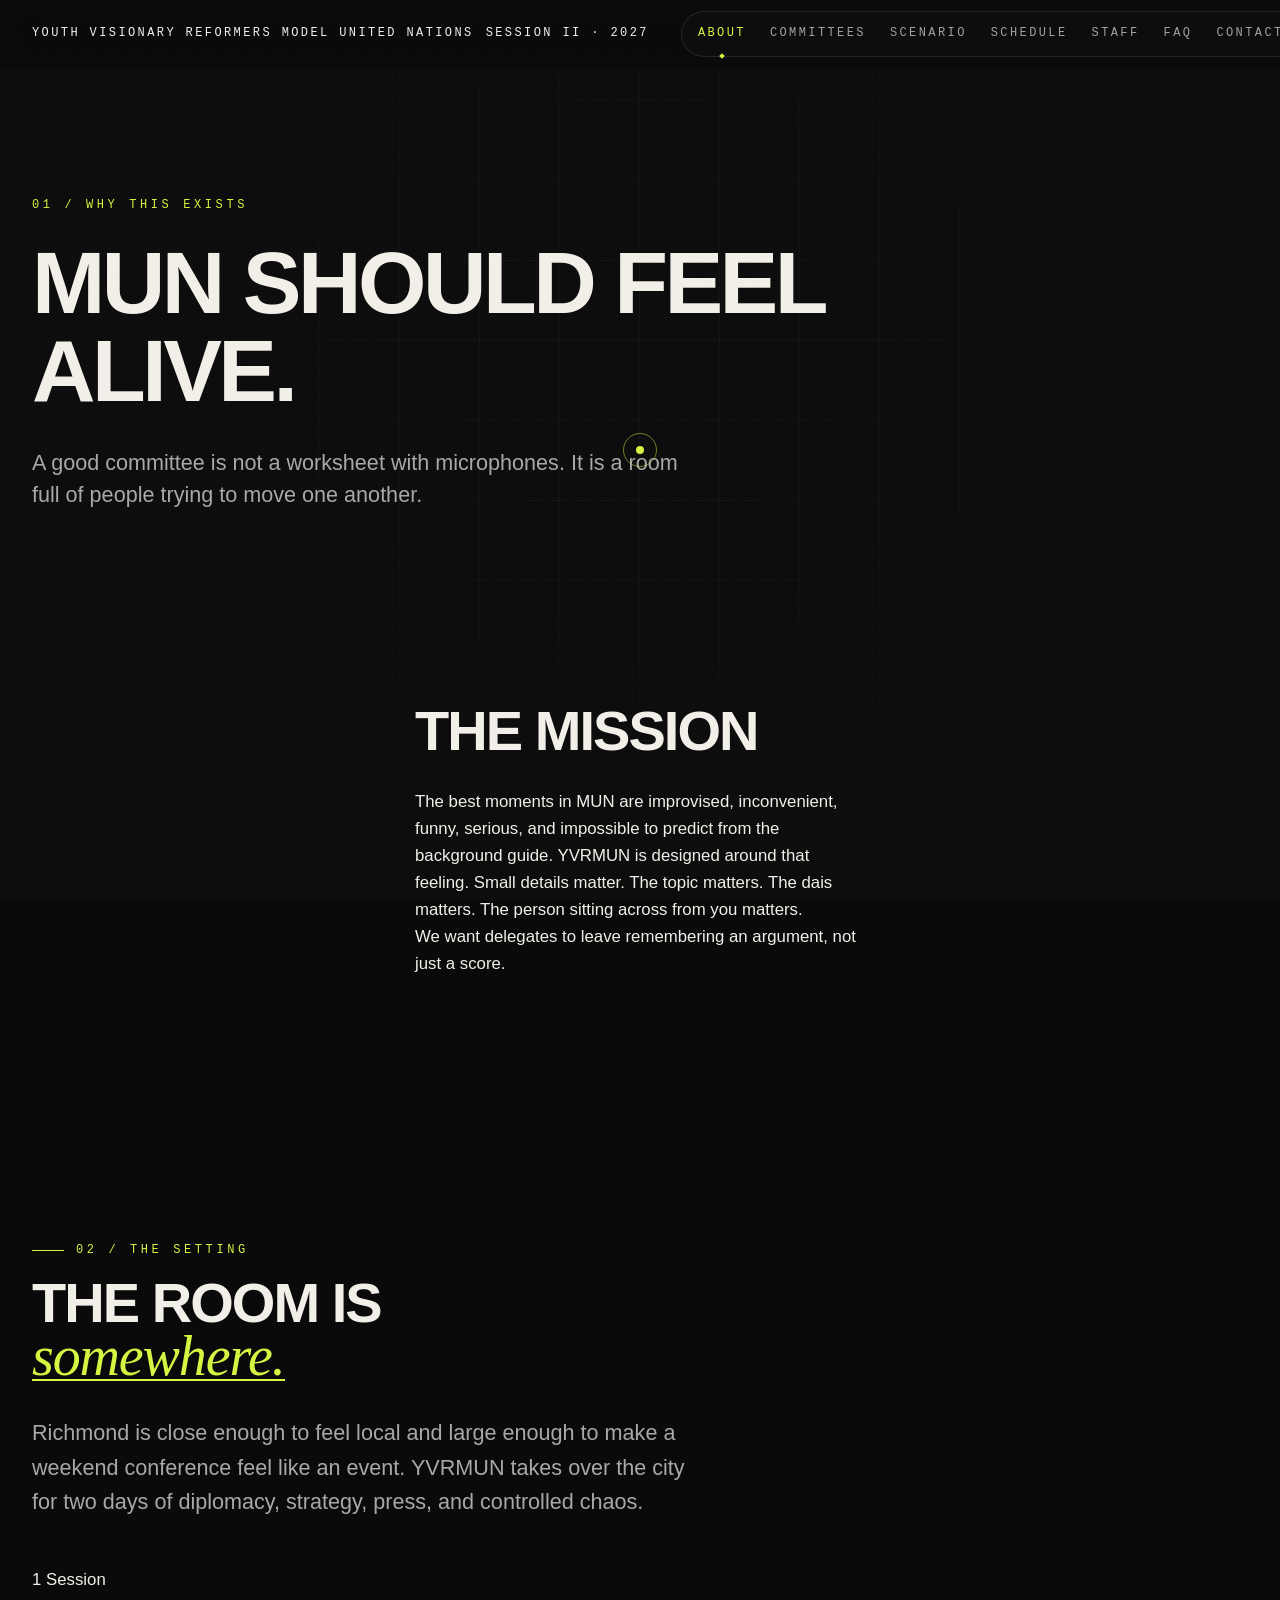
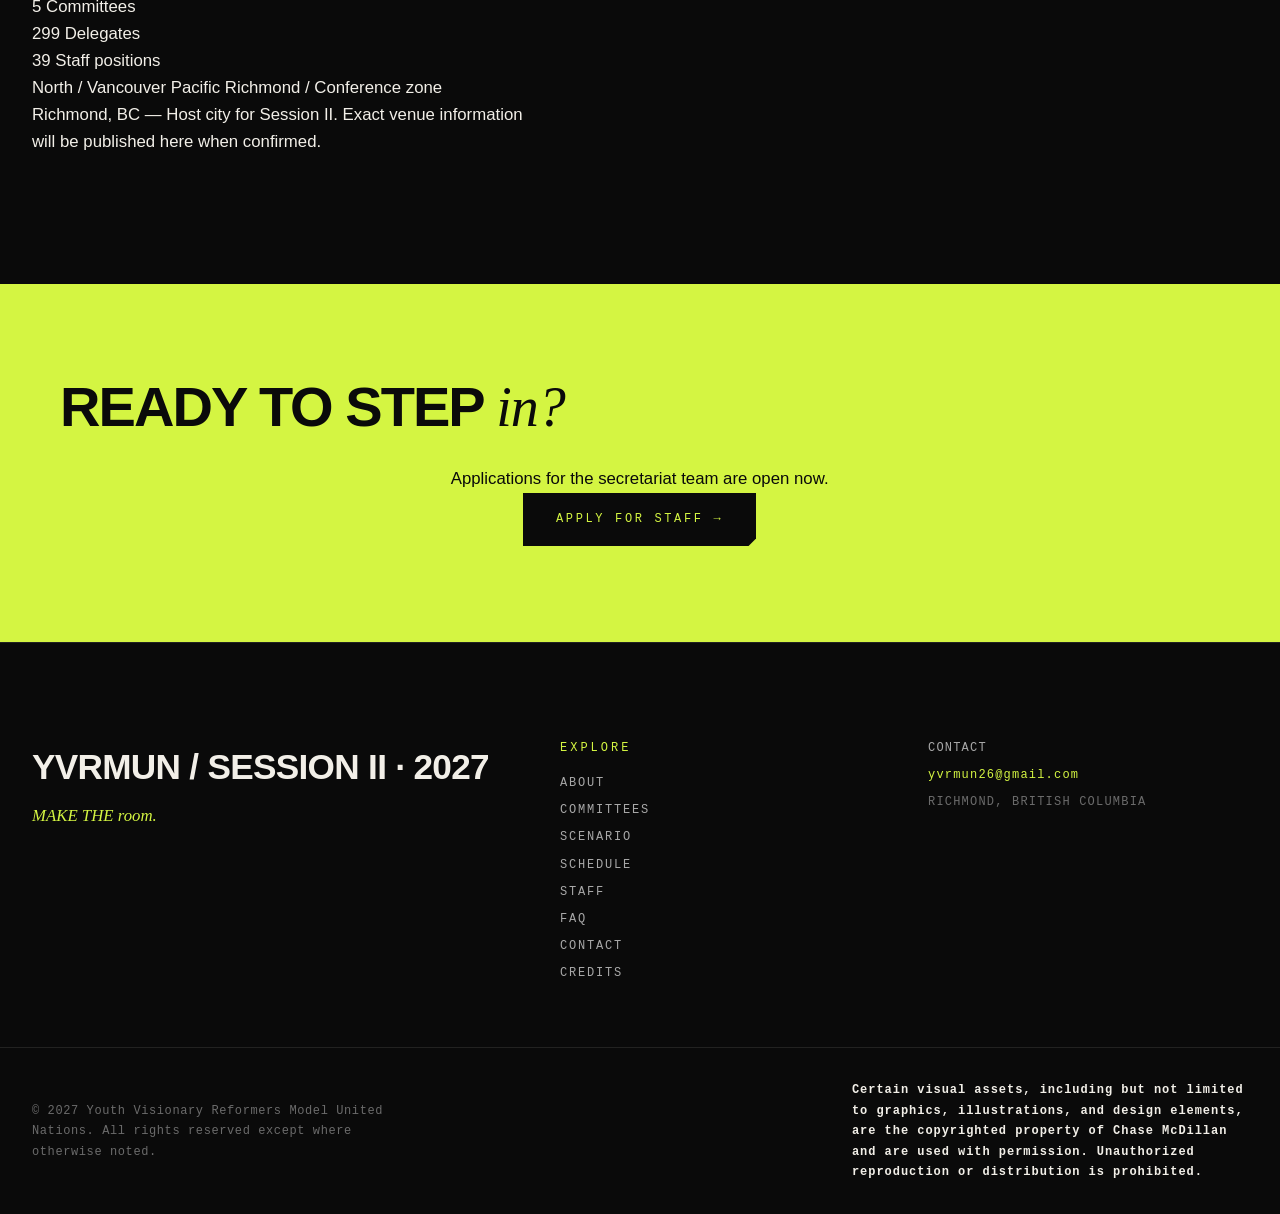
==== commit 1de24f0f: "Add sliding nav pill (pure CSS with measured variables)" ====
--- a/about.html
+++ b/about.html
@@ -19,6 +19,7 @@
         <span class="site-header__session">Session II · 2027</span>
       </a>
       <nav class="site-header__nav" aria-label="Primary">
+        <span class="site-header__nav-pill" aria-hidden="true"></span>
         <a href="/about.html" class="is-active">About</a>
         <a href="/committees.html">Committees</a>
         <a href="/scenario.html">Scenario</a>
--- a/css/styles.css
+++ b/css/styles.css
@@ -268,29 +268,6 @@
 
 .site-header.is-hidden { transform: translateY(-100%); }
 
-.site-header__inner {
-  max-width: var(--max-w);
-  margin: 0 auto;
-  padding: 0 var(--space-6);
-  height: var(--header-h);
-  display: flex;
-  align-items: center;
-  gap: var(--space-6);
-}
-
-.site-header__brand {
-  display: flex;
-  align-items: center;
-  gap: var(--space-3);
-  font-family: var(--font-mono);
-  font-size: var(--fs-xs);
-  font-weight: 500;
-  letter-spacing: 0.2em;
-  text-transform: uppercase;
-  flex-shrink: 0;
-  color: var(--paper);
-}
-
 .site-header__brand:hover { color: var(--accent); }
 
 .site-header__mark {
@@ -324,91 +301,9 @@
 .site-header.is-scrolled 
 
 /* Nav with sliding pill */
-.site-header__nav {
-  position: relative;
-  display: flex;
-  gap: 0;
-  margin: 0 auto;
-  font-family: var(--font-mono);
-  font-size: var(--fs-xs);
-  font-weight: 500;
-  letter-spacing: 0.22em;
-  text-transform: uppercase;
-  padding: 4px;
-  border: 1px solid var(--line);
-  border-radius: 999px;
-  background: rgba(18, 18, 18, 0.6);
-}
-
-.site-header__nav-pill {
-  position: absolute;
-  top: 4px;
-  bottom: 4px;
-  left: 0;
-  width: 0;
-  background: var(--accent);
-  border-radius: 999px;
-  pointer-events: none;
-  opacity: 0;
-  transition: transform 0.4s var(--ease-spring),
-              width 0.4s var(--ease-spring),
-              opacity 0.2s var(--ease-out);
-}
-
-.site-header__nav.is-hover .site-header__nav-pill { opacity: 1; }
-
-.site-header__nav a {
-  position: relative;
-  padding: var(--space-2) var(--space-4);
-  color: rgba(242, 239, 232, 0.65);
-  transition: color 0.25s var(--ease-out);
-  z-index: 1;
-  border-radius: 999px;
-}
-
-.site-header__nav a:hover,
-.site-header__nav a.is-active { color: var(--accent); }
-
-.site-header__nav.is-hover a:hover { color: var(--ink); }
-
-.site-header__nav a.is-active::after {
-  content: "";
-  position: absolute;
-  bottom: -6px;
-  left: 50%;
-  width: 4px;
-  height: 4px;
-  background: var(--accent);
-  transform: translateX(-50%) rotate(45deg);
-}
-
-.site-header__nav.is-hover a.is-active::after { opacity: 0; }
-
-/* Apply CTA with live dot */
-.site-header__cta {
-  display: inline-flex;
-  align-items: center;
-  gap: var(--space-3);
-  font-family: var(--font-mono);
-  font-size: var(--fs-xs);
-  font-weight: 500;
-  letter-spacing: 0.22em;
-  text-transform: uppercase;
-  padding: var(--space-3) var(--space-5);
-  background: transparent;
-  color: var(--paper);
-  border: 1px solid var(--paper);
-  clip-path: polygon(0 0, 100% 0, 100% calc(100% - 6px), calc(100% - 6px) 100%, 0 100%);
-  transition: background 0.25s var(--ease-out),
-              color 0.25s var(--ease-out),
-              border-color 0.25s var(--ease-out);
-}
-
-.site-header__cta:hover {
-  background: var(--accent);
-  color: var(--ink);
-  border-color: var(--accent);
-}
+
+
+
 
 .site-header__cta::before {
   content: "";
@@ -1625,55 +1520,7 @@
 @media (max-width: 720px) {
   :root { --header-h: 56px; }
 
-  .site-header__nav {
-    position: fixed;
-    top: var(--header-h);
-    left: 0; right: 0;
-    flex-direction: column;
-    gap: 0;
-    padding: var(--space-6);
-    background: var(--ink);
-    border-bottom: 1px solid var(--line);
-    margin: 0;
-    transform: translateY(-100%);
-    opacity: 0;
-    pointer-events: none;
-    transition: transform 0.35s var(--ease-out), opacity 0.3s var(--ease-out);
-    height: calc(100vh - var(--header-h));
-    overflow-y: auto;
-    border-radius: 0;
-    border-left: none;
-    border-right: none;
-    border-top: none;
-    letter-spacing: 0;
-  }
-
-  .site-header__nav.is-open {
-    transform: translateY(0);
-    opacity: 1;
-    pointer-events: auto;
-  }
-
-  .site-header__nav-pill { display: none; }
-
-  .site-header__nav a {
-    padding: var(--space-5) 0;
-    border-bottom: 1px solid var(--line);
-    font-size: var(--fs-lg);
-    font-family: var(--font-display);
-    font-weight: 700;
-    text-transform: uppercase;
-    letter-spacing: 0;
-    color: var(--paper);
-    border-radius: 0;
-  }
-
-  .site-header__nav a.is-active { color: var(--accent); }
-  .site-header__nav a.is-active::after { display: none; }
-  .site-header__nav a:last-child { border-bottom: none; }
-
-  .site-header__cta { display: none; }
-  .site-header__toggle { display: flex; }
+    .site-header__toggle { display: flex; }
 
   .section { padding: var(--space-12) 0; }
 
@@ -2148,43 +1995,8 @@
 .section--cta .btn--primary:hover { color: var(--ink); }
 
 /* ---------- PAGE-LEVEL HEADER FIX (side pages) ---------- */
-.site-header__inner {
-  gap: var(--space-4);
-}
-
-.site-header__brand {
-  flex-shrink: 0;
-}
-
-.site-header__nav {
-  gap: 0;
-  padding: 3px;
-  overflow-x: auto;
-  scrollbar-width: none;
-  -ms-overflow-style: none;
-}
-
-.site-header__nav::-webkit-scrollbar { display: none; }
-
-.site-header__nav a {
-  padding: var(--space-2) var(--space-3);
-  font-size: 0.7rem;
-  letter-spacing: 0.15em;
-  white-space: nowrap;
-}
-
-.site-header__cta {
-  font-size: 0.65rem;
-  padding: var(--space-2) var(--space-3);
-  letter-spacing: 0.15em;
-  white-space: nowrap;
-  flex-shrink: 0;
-}
-
 @media (max-width: 1100px) {
-  .site-header__nav a { font-size: 0.65rem; padding: var(--space-2); }
-  .site-header__cta { font-size: 0.6rem; padding: var(--space-2) var(--space-3); }
-}
+  }
 
 
 /* ============================================================
@@ -2604,37 +2416,8 @@
 .section--cta .btn--primary:hover { color: var(--ink); }
 
 /* ---------- HEADER OVERFLOW FIX ---------- */
-.site-header__inner {
-  gap: var(--space-4);
-}
-
-.site-header__brand { flex-shrink: 0; }
-
-.site-header__nav {
-  gap: 0;
-  padding: 3px;
-  overflow: hidden;
-}
-
-.site-header__nav a {
-  padding: var(--space-2) var(--space-3);
-  font-size: 0.7rem;
-  letter-spacing: 0.15em;
-  white-space: nowrap;
-}
-
-.site-header__cta {
-  font-size: 0.65rem;
-  padding: var(--space-2) var(--space-3);
-  letter-spacing: 0.15em;
-  white-space: nowrap;
-  flex-shrink: 0;
-}
-
 @media (max-width: 1100px) {
-  .site-header__nav a { font-size: 0.62rem; padding: var(--space-2); }
-  .site-header__cta { font-size: 0.58rem; padding: var(--space-2) var(--space-3); }
-}
+  }
 
 @media (max-width: 900px) {
   .staff-cta { grid-template-columns: 1fr; }
@@ -2973,3 +2756,208 @@
   .tbd { font-size: clamp(6rem, 45vw, 14rem); }
 }
 
+/* ============================================================
+   HEADER — canonical definitions (single source of truth)
+   ============================================================ */
+
+/* ============================================================
+   HEADER — canonical (do not duplicate below this line)
+   ============================================================ */
+
+.site-header {
+  position: fixed;
+  top: 0; left: 0; right: 0;
+  z-index: 100;
+  background: rgba(10, 10, 10, 0.7);
+  backdrop-filter: saturate(180%) blur(20px);
+  -webkit-backdrop-filter: saturate(180%) blur(20px);
+  border-bottom: 1px solid transparent;
+  transition: border-color 0.3s var(--ease-out),
+              background 0.3s var(--ease-out),
+              transform 0.45s var(--ease-out);
+}
+
+.site-header.is-scrolled {
+  border-bottom-color: var(--line);
+  background: rgba(10, 10, 10, 0.92);
+}
+
+.site-header.is-hidden { transform: translateY(-100%); }
+
+.site-header__inner {
+  max-width: var(--max-w);
+  margin: 0 auto;
+  padding: 0 var(--space-6);
+  height: var(--header-h);
+  display: flex;
+  align-items: center;
+  gap: var(--space-6);
+  width: 100%;
+  box-sizing: border-box;
+}
+
+.site-header__brand {
+  display: flex;
+  align-items: center;
+  gap: var(--space-3);
+  font-family: var(--font-mono);
+  font-size: var(--fs-xs);
+  font-weight: 500;
+  letter-spacing: 0.2em;
+  text-transform: uppercase;
+  flex-shrink: 0;
+  color: var(--paper);
+  margin: 0;
+  text-decoration: none;
+}
+
+.site-header__mark {
+  display: grid;
+  place-items: center;
+  width: 34px;
+  height: 34px;
+  flex-shrink: 0;
+  transition: transform 0.4s var(--ease-spring);
+}
+
+.site-header__mark img {
+  width: 100%;
+  height: 100%;
+  object-fit: contain;
+  display: block;
+}
+
+.site-header__brand:hover .site-header__mark {
+  transform: scale(1.08);
+}
+
+.site-header__cta:hover {
+  background: var(--accent);
+  color: var(--ink);
+  border-color: var(--accent);
+}
+
+.site-header__cta::before {
+  content: "";
+  display: block;
+  width: 6px;
+  height: 6px;
+  background: var(--live);
+  border-radius: 50%;
+  animation: live-pulse 1.8s ease-in-out infinite;
+  flex-shrink: 0;
+}
+
+.site-header__cta:hover::before { background: var(--ink); }
+
+/* ---------- NAV HOVER (clean) ---------- */
+
+/* ============================================================
+   NAV — canonical (only definition in the file)
+   ============================================================ */
+
+.site-header__nav {
+  position: relative;
+  display: flex;
+  gap: 0;
+  margin: 0 auto;
+  font-family: var(--font-mono);
+  font-size: var(--fs-xs);
+  font-weight: 500;
+  letter-spacing: 0.2em;
+  text-transform: uppercase;
+  padding: 4px;
+  border: 1px solid var(--line);
+  border-radius: 999px;
+  background: rgba(18, 18, 18, 0.6);
+}
+
+.site-header__nav a {
+  position: relative;
+  padding: 0.5rem 0.75rem;
+  color: rgba(242, 239, 232, 0.65);
+  text-decoration: none;
+  border-radius: 999px;
+  z-index: 1;
+  transition: color 0.2s var(--ease-out);
+}
+
+.site-header__nav a:hover {
+  color: var(--accent);
+}
+
+.site-header__nav a.is-active {
+  color: var(--accent);
+}
+
+.site-header__nav a.is-active::after {
+  content: "";
+  position: absolute;
+  bottom: -6px;
+  left: 50%;
+  width: 4px;
+  height: 4px;
+  background: var(--accent);
+  transform: translateX(-50%) rotate(45deg);
+}
+
+@media (max-width: 720px) {
+  .site-header__nav {
+    padding: 3px;
+  }
+  .site-header__nav a {
+    font-size: 0.65rem;
+    padding: 0.4rem 0.5rem;
+  }
+}
+
+/* ============================================================
+   NAV SLIDING PILL — pure CSS, no JS
+   The pill is positioned under whichever link is hovered,
+   using data-pill-x and data-pill-w attributes set at build time.
+   We compute per-link widths with CSS `:has()`.
+   ============================================================ */
+
+.site-header__nav {
+  position: relative;
+  isolation: isolate;
+}
+
+.site-header__nav-pill {
+  position: absolute;
+  top: 4px;
+  bottom: 4px;
+  left: 0;
+  width: var(--pill-w, 0);
+  transform: translateX(var(--pill-x, 0));
+  background: var(--accent);
+  border-radius: 999px;
+  pointer-events: none;
+  opacity: 0;
+  z-index: 0;
+  transition: transform 0.35s var(--ease-spring),
+              width 0.35s var(--ease-spring),
+              opacity 0.2s var(--ease-out);
+}
+
+/* Show the pill when the nav is hovered */
+.site-header__nav:hover .site-header__nav-pill { opacity: 1; }
+
+/* Each link's hover drives the pill position via CSS variable overrides */
+.site-header__nav:has(a:nth-child(2):hover) .site-header__nav-pill { --pill-x: 0; --pill-w: var(--pill-1-w, 60px); }
+.site-header__nav:has(a:nth-child(3):hover) .site-header__nav-pill { --pill-x: var(--pill-2-x, 80px); --pill-w: var(--pill-2-w, 100px); }
+.site-header__nav:has(a:nth-child(4):hover) .site-header__nav-pill { --pill-x: var(--pill-3-x, 200px); --pill-w: var(--pill-3-w, 100px); }
+.site-header__nav:has(a:nth-child(5):hover) .site-header__nav-pill { --pill-x: var(--pill-4-x, 320px); --pill-w: var(--pill-4-w, 100px); }
+.site-header__nav:has(a:nth-child(6):hover) .site-header__nav-pill { --pill-x: var(--pill-5-x, 440px); --pill-w: var(--pill-5-w, 100px); }
+.site-header__nav:has(a:nth-child(7):hover) .site-header__nav-pill { --pill-x: var(--pill-6-x, 540px); --pill-w: var(--pill-6-w, 100px); }
+
+/* Text sits above the pill */
+.site-header__nav a {
+  position: relative;
+  z-index: 1;
+}
+
+/* When the nav is hovered, links over the pill turn ink */
+.site-header__nav a:hover {
+  color: var(--ink);
+}
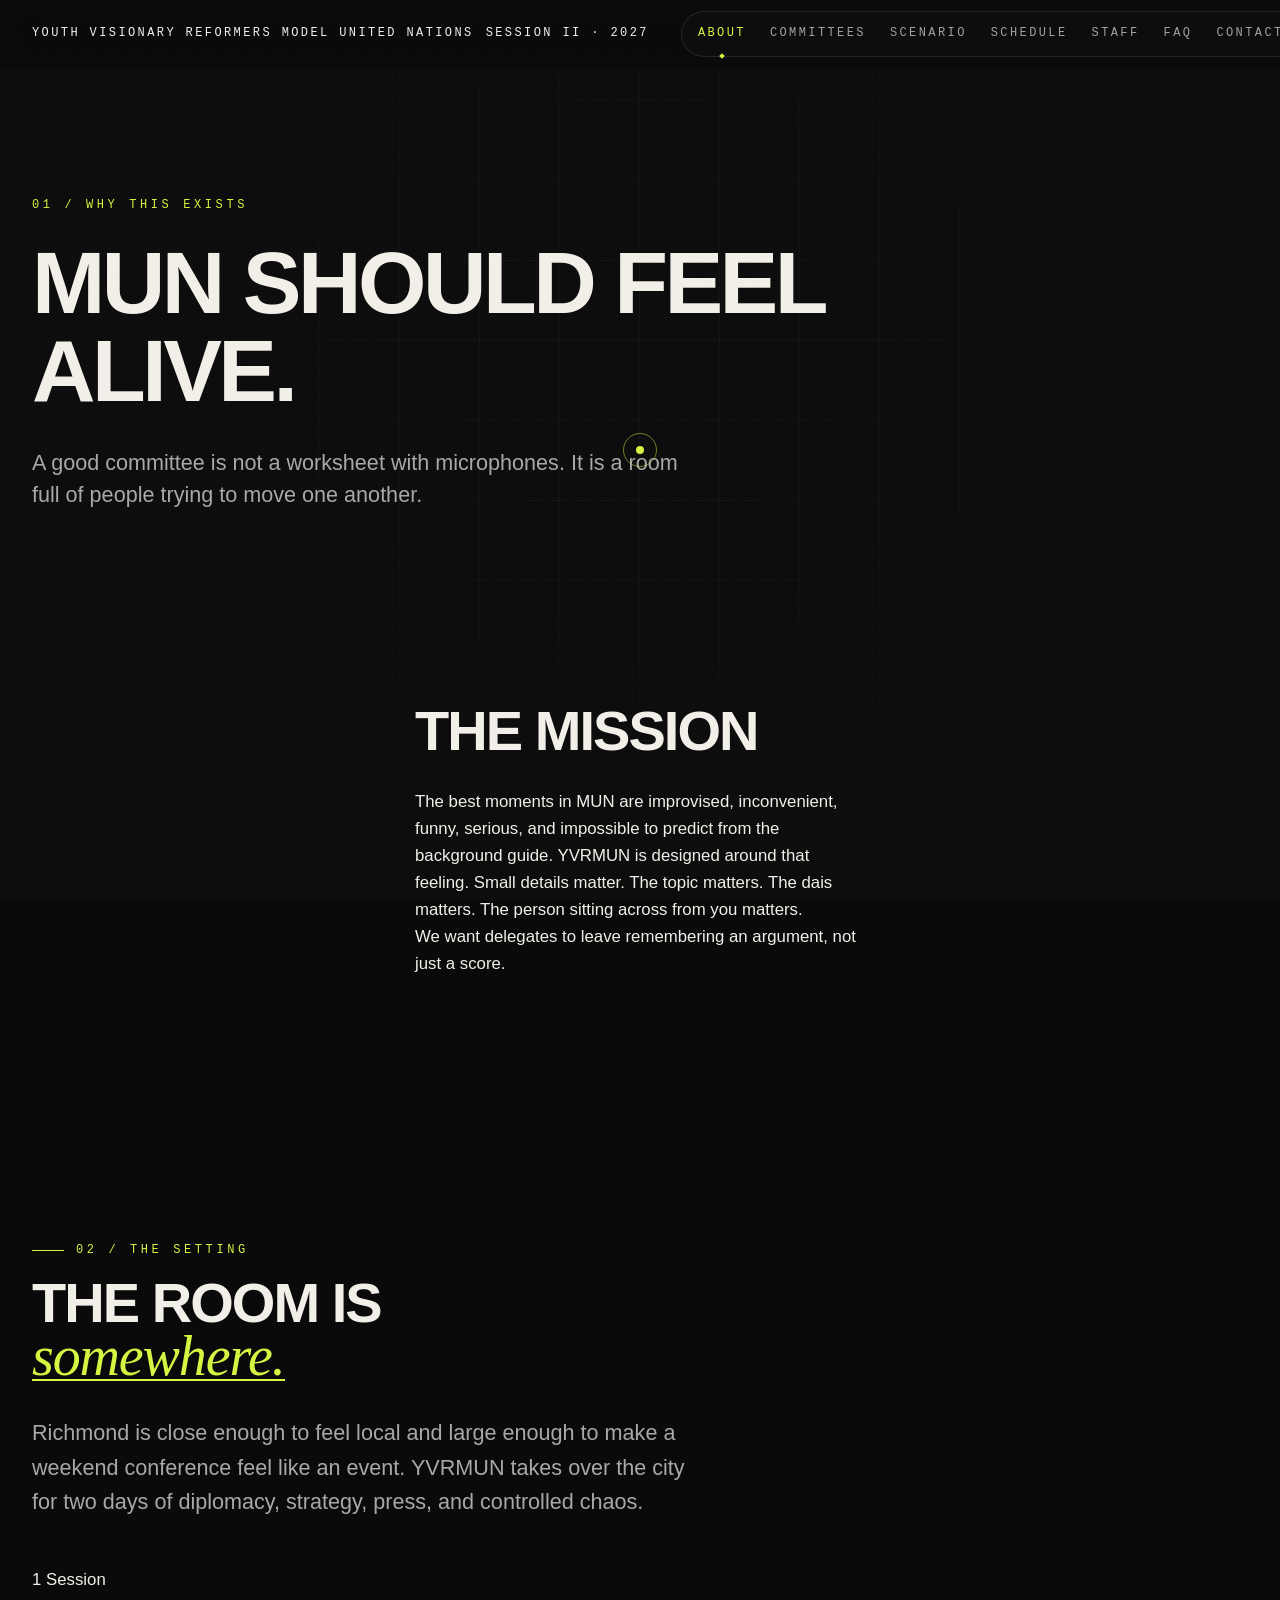
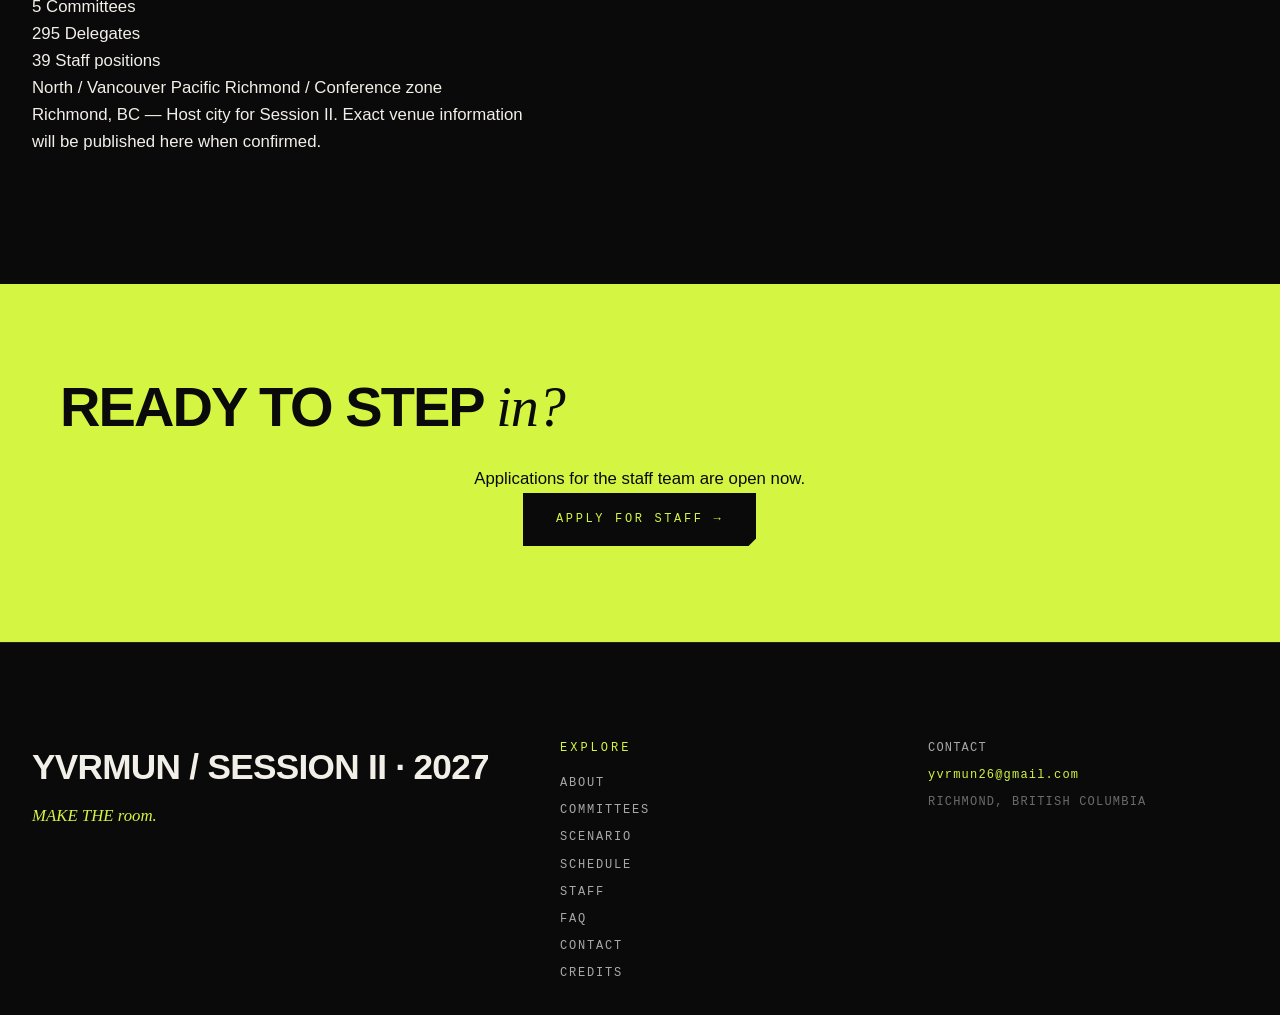
==== commit 2dcae242: "Bug Fix II" ====
--- a/about.html
+++ b/about.html
@@ -122,7 +122,7 @@
         <h2 class="section__title" data-reveal>
           Ready to step <span class="section__title-accent">in?</span>
         </h2>
-        <p data-reveal>Applications for the secretariat team are open now.</p>
+        <p data-reveal>Applications for the staff team are open now.</p>
         <a class="btn btn--primary" href="/staff.html" data-reveal>Apply for staff →</a>
       </div>
     </section>
@@ -154,18 +154,6 @@
         <p class="site-footer__location">Richmond, British Columbia</p>
       </div>
     </div>
-    <div class="site-footer__legal-block">
-      <p class="site-footer__legal">
-        © 2027 Youth Visionary Reformers Model United Nations. All rights reserved
-        except where otherwise noted.
-      </p>
-      <p class="site-footer__legal site-footer__legal--assets">
-        Certain visual assets, including but not limited to graphics,
-        illustrations, and design elements, are the copyrighted property
-        of Chase McDillan and are used with permission. Unauthorized
-        reproduction or distribution is prohibited.
-      </p>
-    </div>
   </footer>
 
   <button class="back-to-top" aria-label="Back to top" data-back-to-top>
--- a/css/styles.css
+++ b/css/styles.css
@@ -304,19 +304,6 @@
 
 
 
-
-.site-header__cta::before {
-  content: "";
-  display: block;
-  width: 6px;
-  height: 6px;
-  background: var(--live);
-  border-radius: 50%;
-  animation: live-pulse 1.8s ease-in-out infinite;
-  flex-shrink: 0;
-}
-
-.site-header__cta:hover::before { background: var(--ink); }
 
 @keyframes live-pulse {
   0%, 100% { opacity: 1; transform: scale(1); }
@@ -2831,25 +2818,6 @@
   transform: scale(1.08);
 }
 
-.site-header__cta:hover {
-  background: var(--accent);
-  color: var(--ink);
-  border-color: var(--accent);
-}
-
-.site-header__cta::before {
-  content: "";
-  display: block;
-  width: 6px;
-  height: 6px;
-  background: var(--live);
-  border-radius: 50%;
-  animation: live-pulse 1.8s ease-in-out infinite;
-  flex-shrink: 0;
-}
-
-.site-header__cta:hover::before { background: var(--ink); }
-
 /* ---------- NAV HOVER (clean) ---------- */
 
 /* ============================================================
@@ -2961,3 +2929,47 @@
 .site-header__nav a:hover {
   color: var(--ink);
 }
+
+/* ---------- HEADER CTA (clean) ---------- */
+.site-header__cta {
+  display: inline-flex;
+  align-items: center;
+  gap: 0.5rem;
+  font-family: var(--font-mono);
+  font-size: 0.65rem;
+  font-weight: 500;
+  letter-spacing: 0.15em;
+  text-transform: uppercase;
+  padding: 0.5rem 1rem;
+  background: transparent;
+  color: var(--paper);
+  border: 1.5px solid var(--paper);
+  border-radius: 999px;
+  text-decoration: none;
+  white-space: nowrap;
+  flex-shrink: 0;
+  transition: background 0.25s var(--ease-out),
+              color 0.25s var(--ease-out),
+              border-color 0.25s var(--ease-out);
+}
+
+.site-header__cta:hover {
+  background: var(--accent);
+  color: var(--ink);
+  border-color: var(--accent);
+}
+
+.site-header__cta::before {
+  content: "";
+  display: block;
+  width: 6px;
+  height: 6px;
+  background: var(--live);
+  border-radius: 50%;
+  animation: live-pulse 1.8s ease-in-out infinite;
+  flex-shrink: 0;
+}
+
+.site-header__cta:hover::before {
+  background: var(--ink);
+}
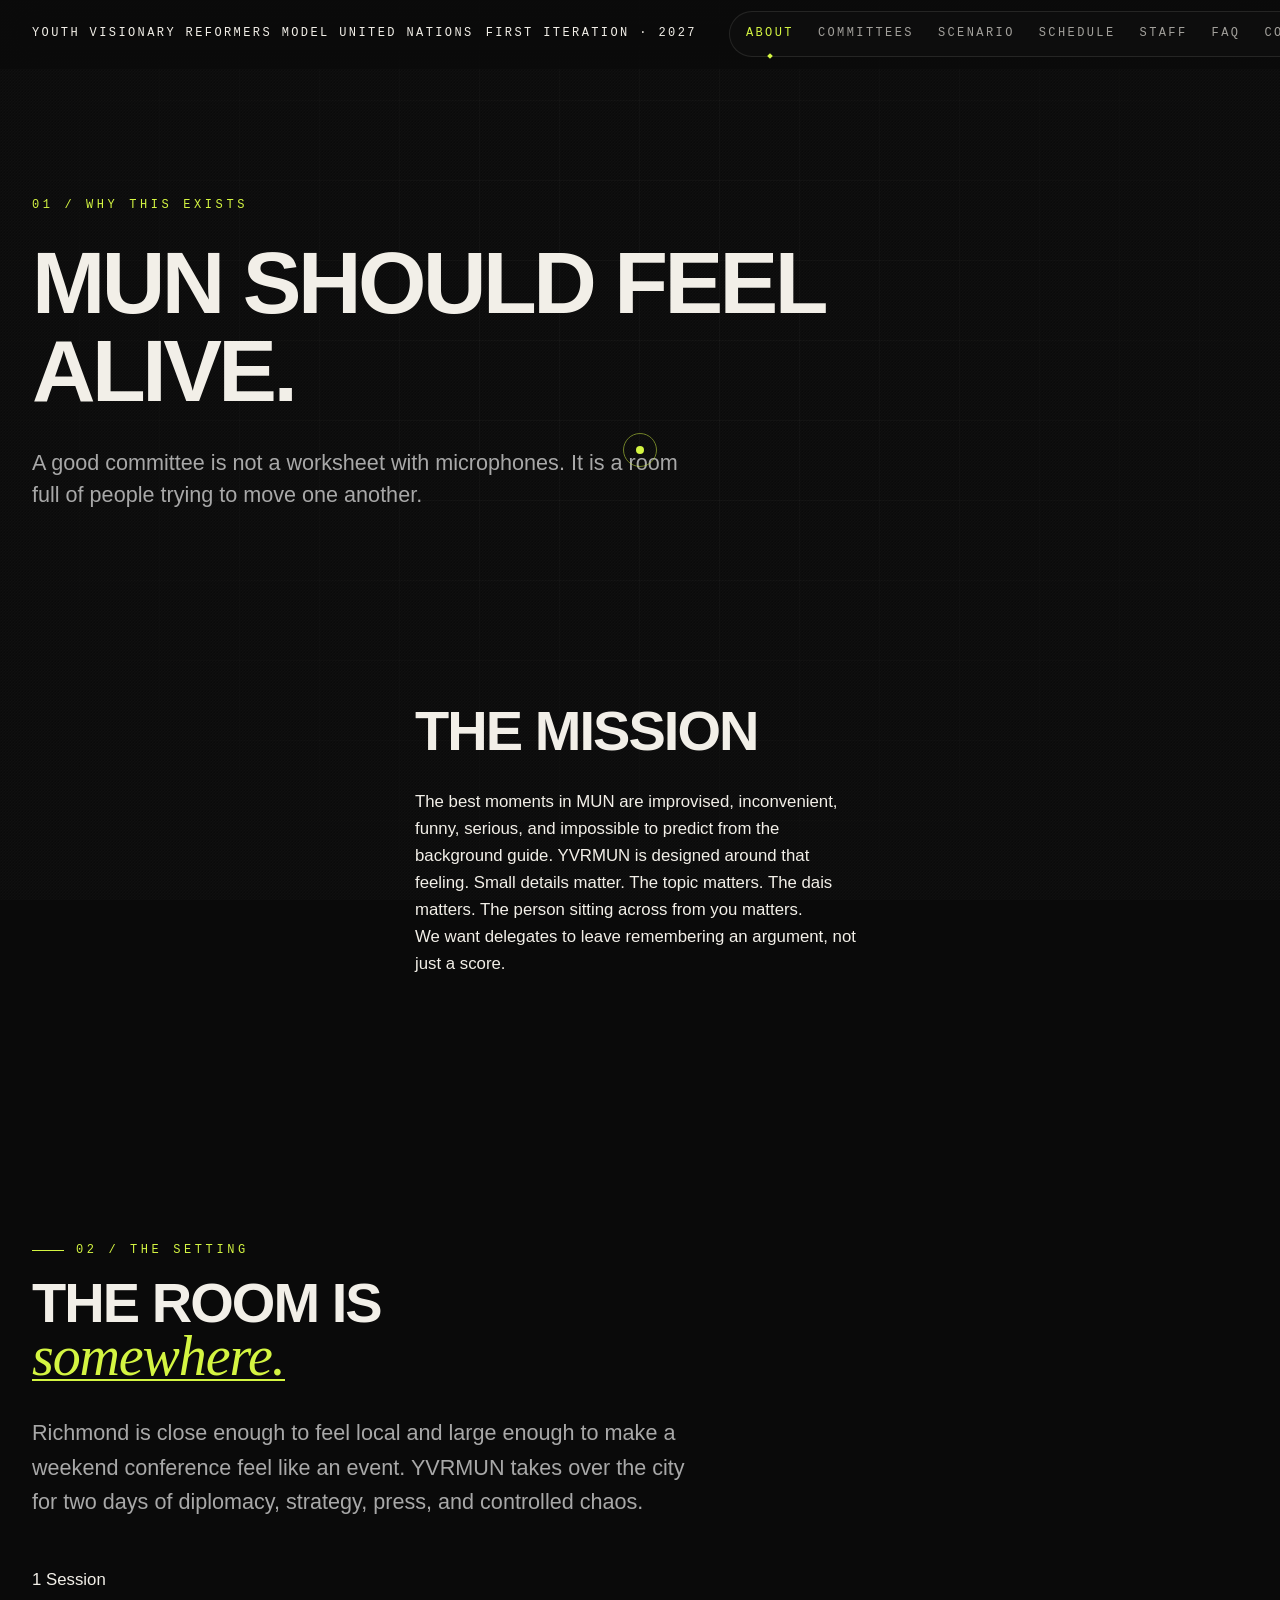
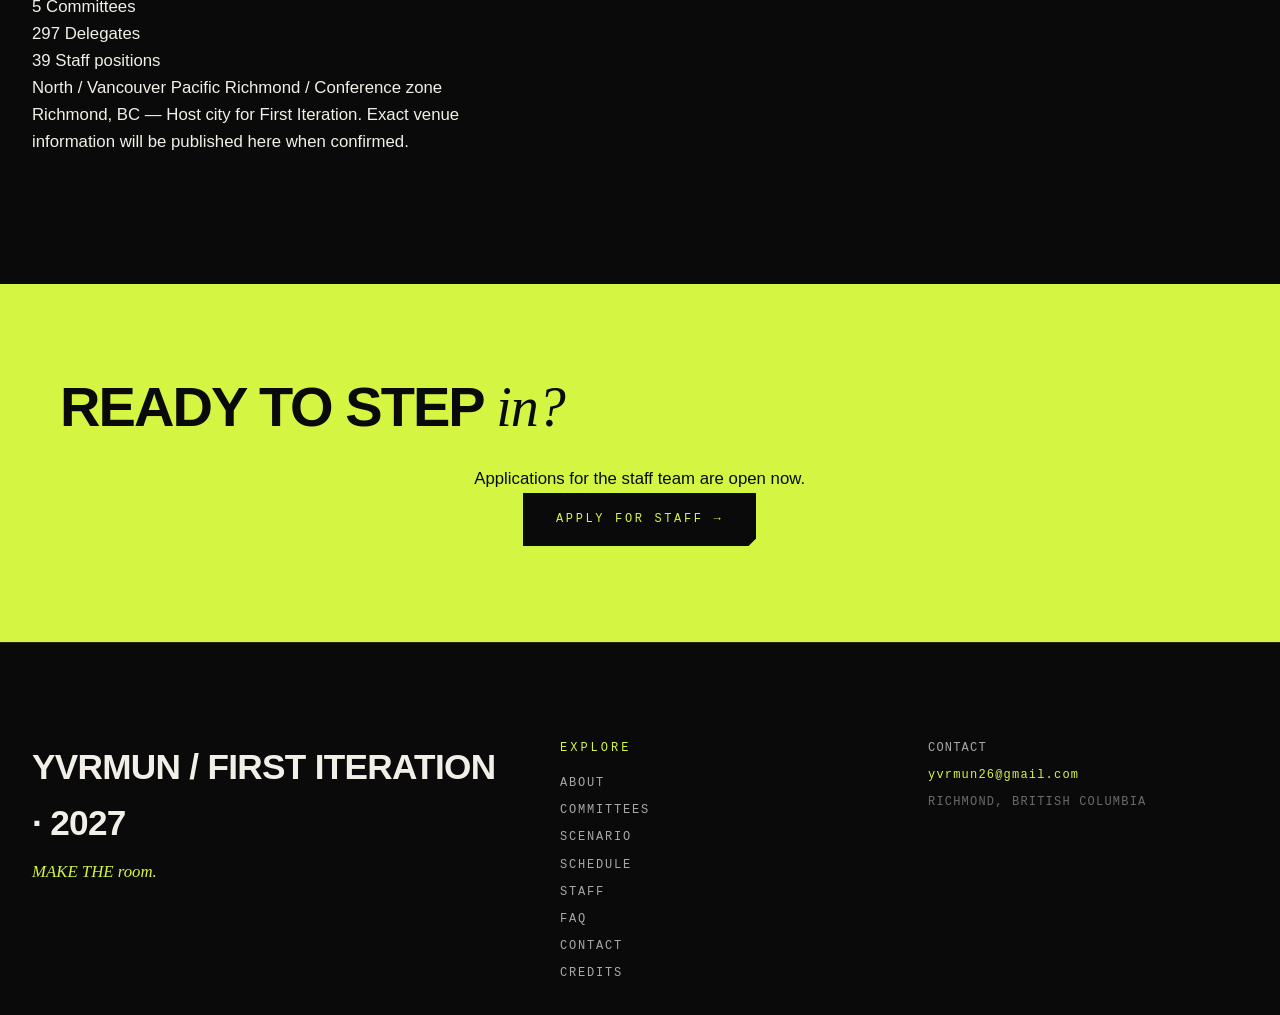
==== commit a80d51fc: "Rebrand to First Iteration; add SG letter; update stats and copy" ====
--- a/about.html
+++ b/about.html
@@ -3,9 +3,9 @@
 <head>
   <meta charset="UTF-8" />
   <meta name="viewport" content="width=device-width, initial-scale=1.0" />
-  <title>About — YVRMUN Session II · 2027</title>
+  <title>About — YVRMUN First Iteration · 2027</title>
   <link rel="icon" type="image/png" href="/images/logo.png" />
-  <meta name="description" content="Why YVRMUN exists, what makes it different, and where Session II takes place. A youth Model UN conference in Richmond, BC — April 2027." />
+  <meta name="description" content="Why YVRMUN exists, what makes it different, and where First Iteration takes place. A youth Model UN conference in Richmond, BC — April 2027." />
   <meta name="theme-color" content="#0a0a0a" />
   <link rel="stylesheet" href="/css/styles.css" />
   <link rel="stylesheet" href="/css/animations.css" />
@@ -16,7 +16,7 @@
     <div class="site-header__inner">
       <a class="site-header__brand" href="/index.html" aria-label="YVRMUN home">
         <span class="site-header__org">Youth Visionary Reformers Model United Nations</span>
-        <span class="site-header__session">Session II · 2027</span>
+        <span class="site-header__session">First Iteration · 2027</span>
       </a>
       <nav class="site-header__nav" aria-label="Primary">
         <span class="site-header__nav-pill" aria-hidden="true"></span>
@@ -111,7 +111,7 @@
         </div>
 
         <p class="section__note" data-reveal>
-          Richmond, BC — Host city for Session II.
+          Richmond, BC — Host city for First Iteration.
           Exact venue information will be published here when confirmed.
         </p>
       </div>
@@ -132,7 +132,7 @@
   <footer class="site-footer">
     <div class="site-footer__inner">
       <div class="site-footer__brand-block">
-        <p class="site-footer__brand">YVRMUN / Session II · 2027</p>
+        <p class="site-footer__brand">YVRMUN / First Iteration · 2027</p>
         <p class="site-footer__tagline">MAKE THE room.</p>
       </div>
       <div class="site-footer__links-block">
--- a/css/styles.css
+++ b/css/styles.css
@@ -2973,3 +2973,39 @@
 .site-header__cta:hover::before {
   background: var(--ink);
 }
+
+/* ---------- LETTER FROM THE SG ---------- */
+.section--letter {
+  padding: var(--space-16) 0;
+  background: var(--ink);
+  border-top: 1px solid var(--line);
+}
+
+.letter {
+  margin-top: var(--space-6);
+  padding: var(--space-8) var(--space-8);
+  border-left: 2px solid var(--accent);
+  background: var(--ink-soft);
+}
+
+.letter p {
+  font-family: var(--font-serif);
+  font-size: var(--fs-lg);
+  font-style: italic;
+  line-height: 1.7;
+  color: var(--paper);
+  margin-bottom: var(--space-5);
+  max-width: none;
+}
+
+.letter__sign {
+  font-family: var(--font-mono) !important;
+  font-style: normal !important;
+  font-size: var(--fs-sm) !important;
+  letter-spacing: 0.15em;
+  text-transform: uppercase;
+  color: var(--accent) !important;
+  margin-top: var(--space-6) !important;
+  margin-bottom: 0 !important;
+}
+
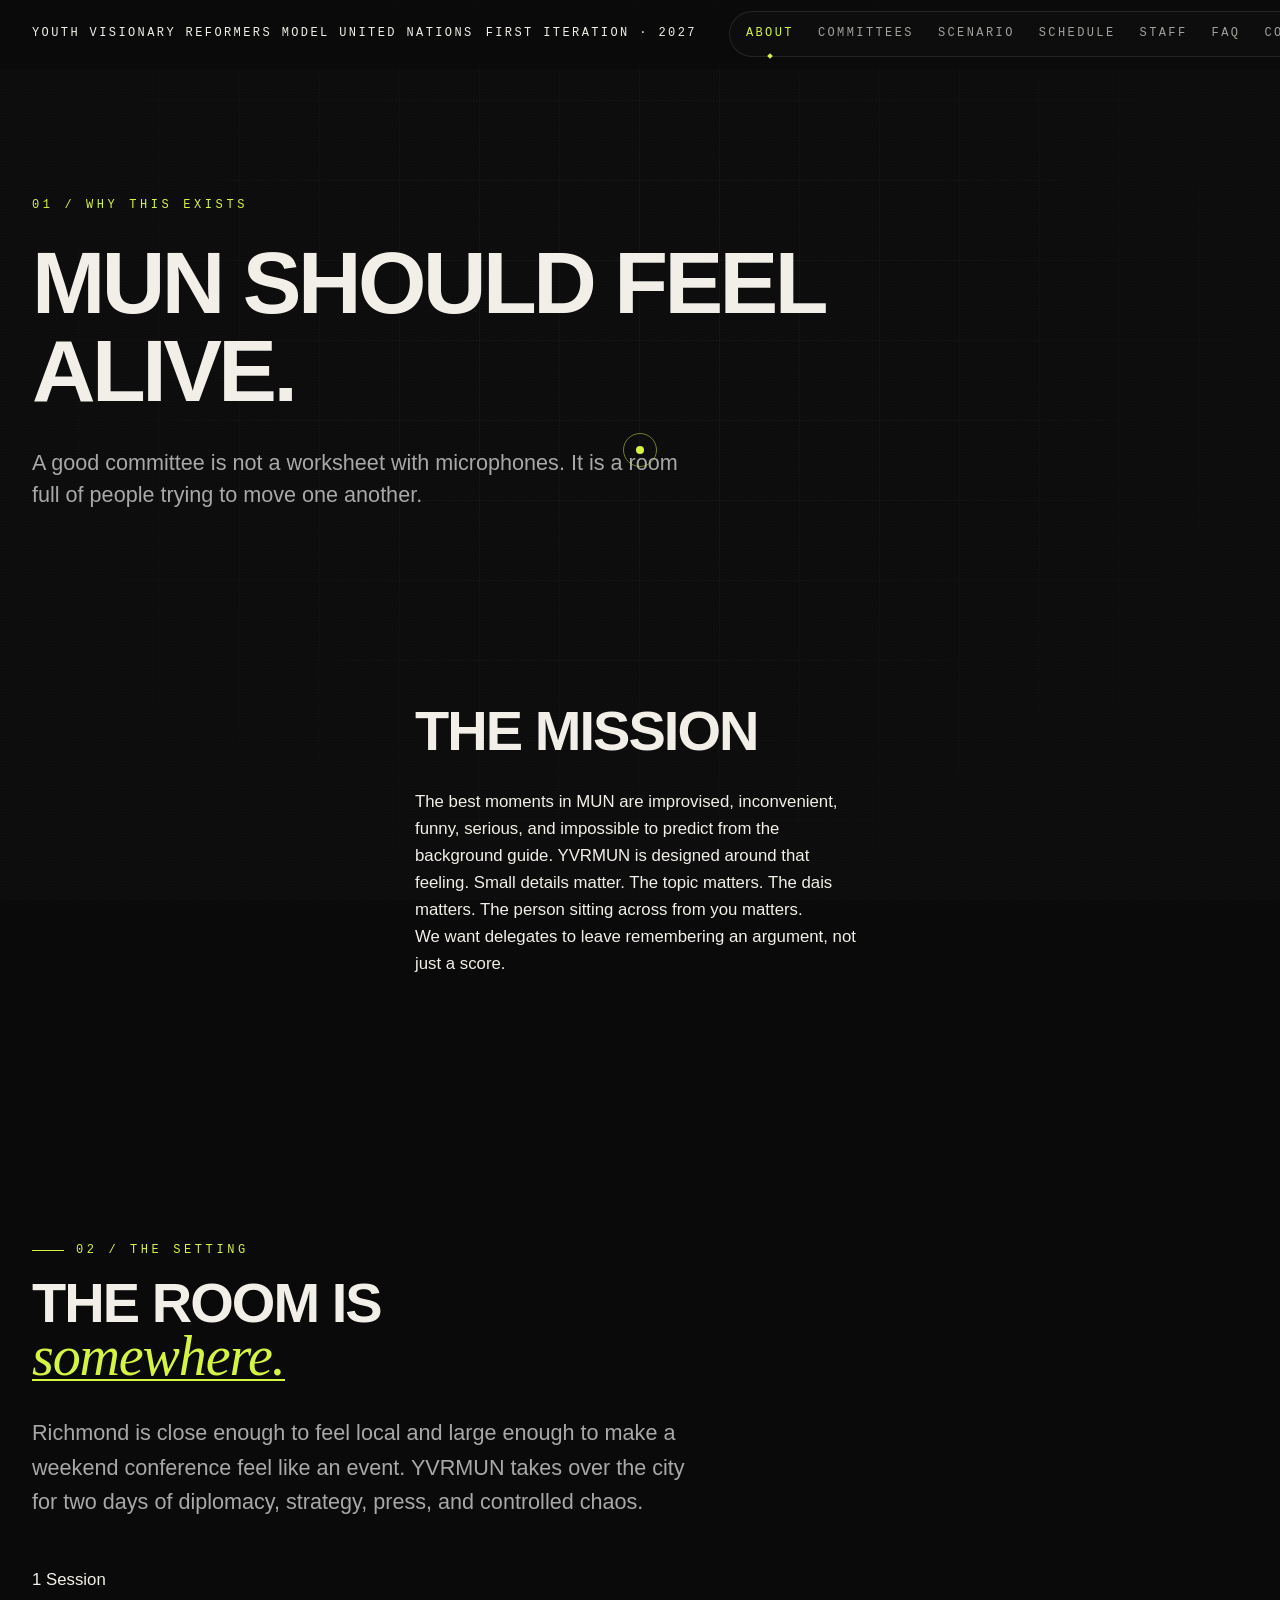
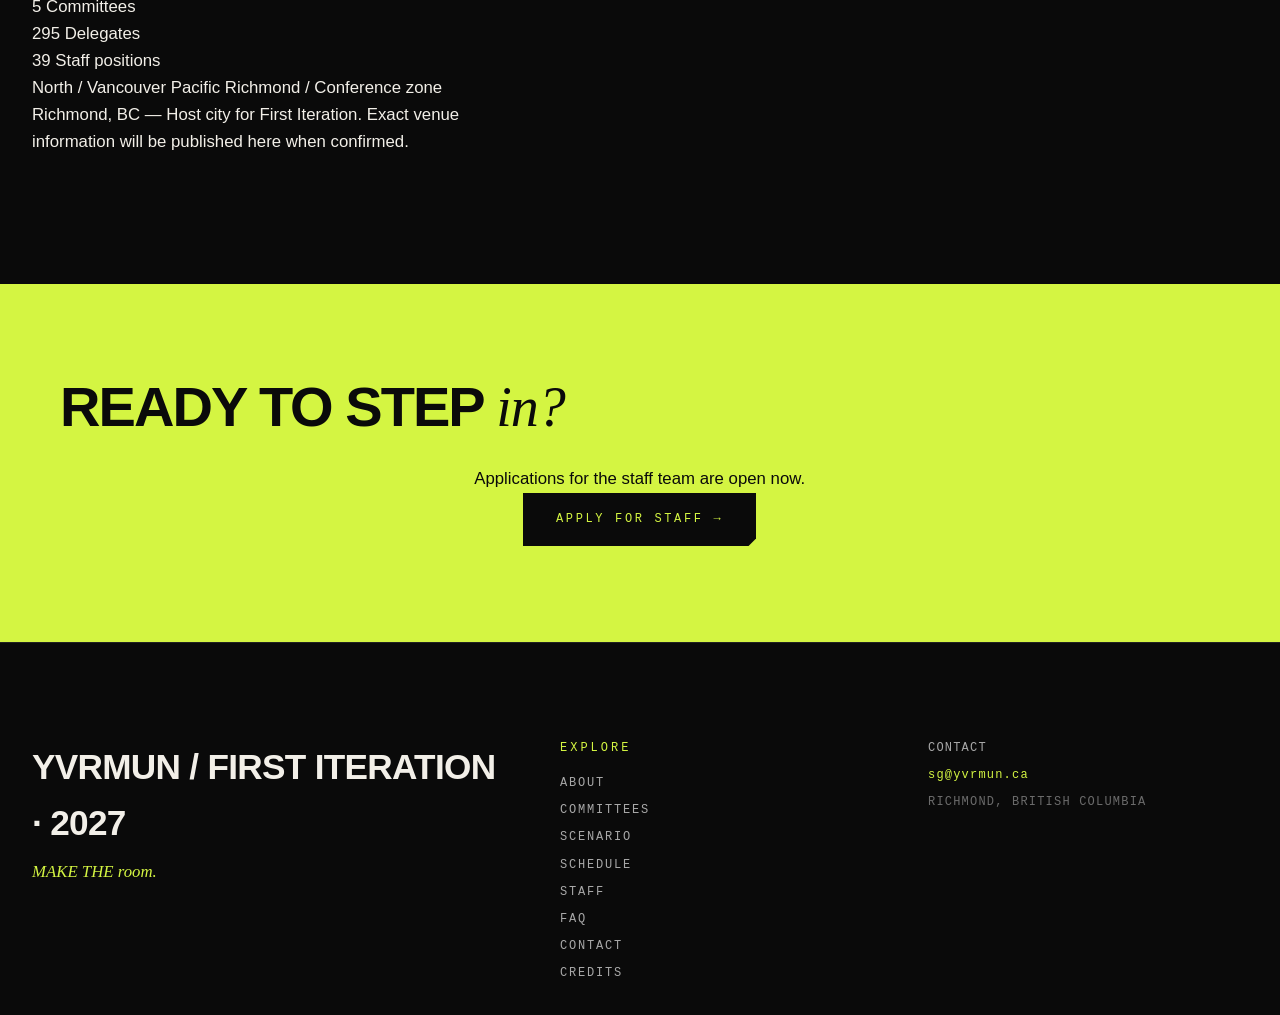
==== commit 47061ef6: "Update contact email to sg@yvrmun.ca" ====
--- a/about.html
+++ b/about.html
@@ -150,7 +150,7 @@
       </div>
       <div class="site-footer__contact-block">
         <p class="site-footer__heading">Contact</p>
-        <p><a href="mailto:yvrmun26@gmail.com">yvrmun26@gmail.com</a></p>
+        <p><a href="mailto:sg@yvrmun.ca">sg@yvrmun.ca</a></p>
         <p class="site-footer__location">Richmond, British Columbia</p>
       </div>
     </div>
--- a/css/styles.css
+++ b/css/styles.css
@@ -3009,3 +3009,50 @@
   margin-bottom: 0 !important;
 }
 
+
+/* Link inside the SG letter */
+.letter a {
+  color: var(--accent);
+  text-decoration: none;
+  border-bottom: 1px solid var(--accent);
+  transition: opacity 0.2s var(--ease-out);
+}
+
+.letter a:hover { opacity: 0.7; }
+
+.letter strong {
+  color: var(--accent);
+  font-weight: 700;
+  font-style: normal;
+}
+
+/* ---------- FOOTER SOCIAL ---------- */
+.site-footer__social {
+  max-width: var(--max-w);
+  margin: 0 auto;
+  padding: 0 var(--space-6) var(--space-6);
+  display: flex;
+  align-items: center;
+  gap: var(--space-4);
+}
+
+.site-footer__social .site-footer__heading {
+  margin-bottom: 0;
+}
+
+.site-footer__social-link {
+  font-family: var(--font-mono);
+  font-size: var(--fs-xs);
+  letter-spacing: 0.15em;
+  text-transform: uppercase;
+  color: var(--accent);
+  font-weight: 500;
+  display: inline-flex;
+  align-items: center;
+  gap: 0.5rem;
+  transition: opacity 0.2s var(--ease-out);
+}
+
+.site-footer__social-link:hover {
+  opacity: 0.7;
+}
